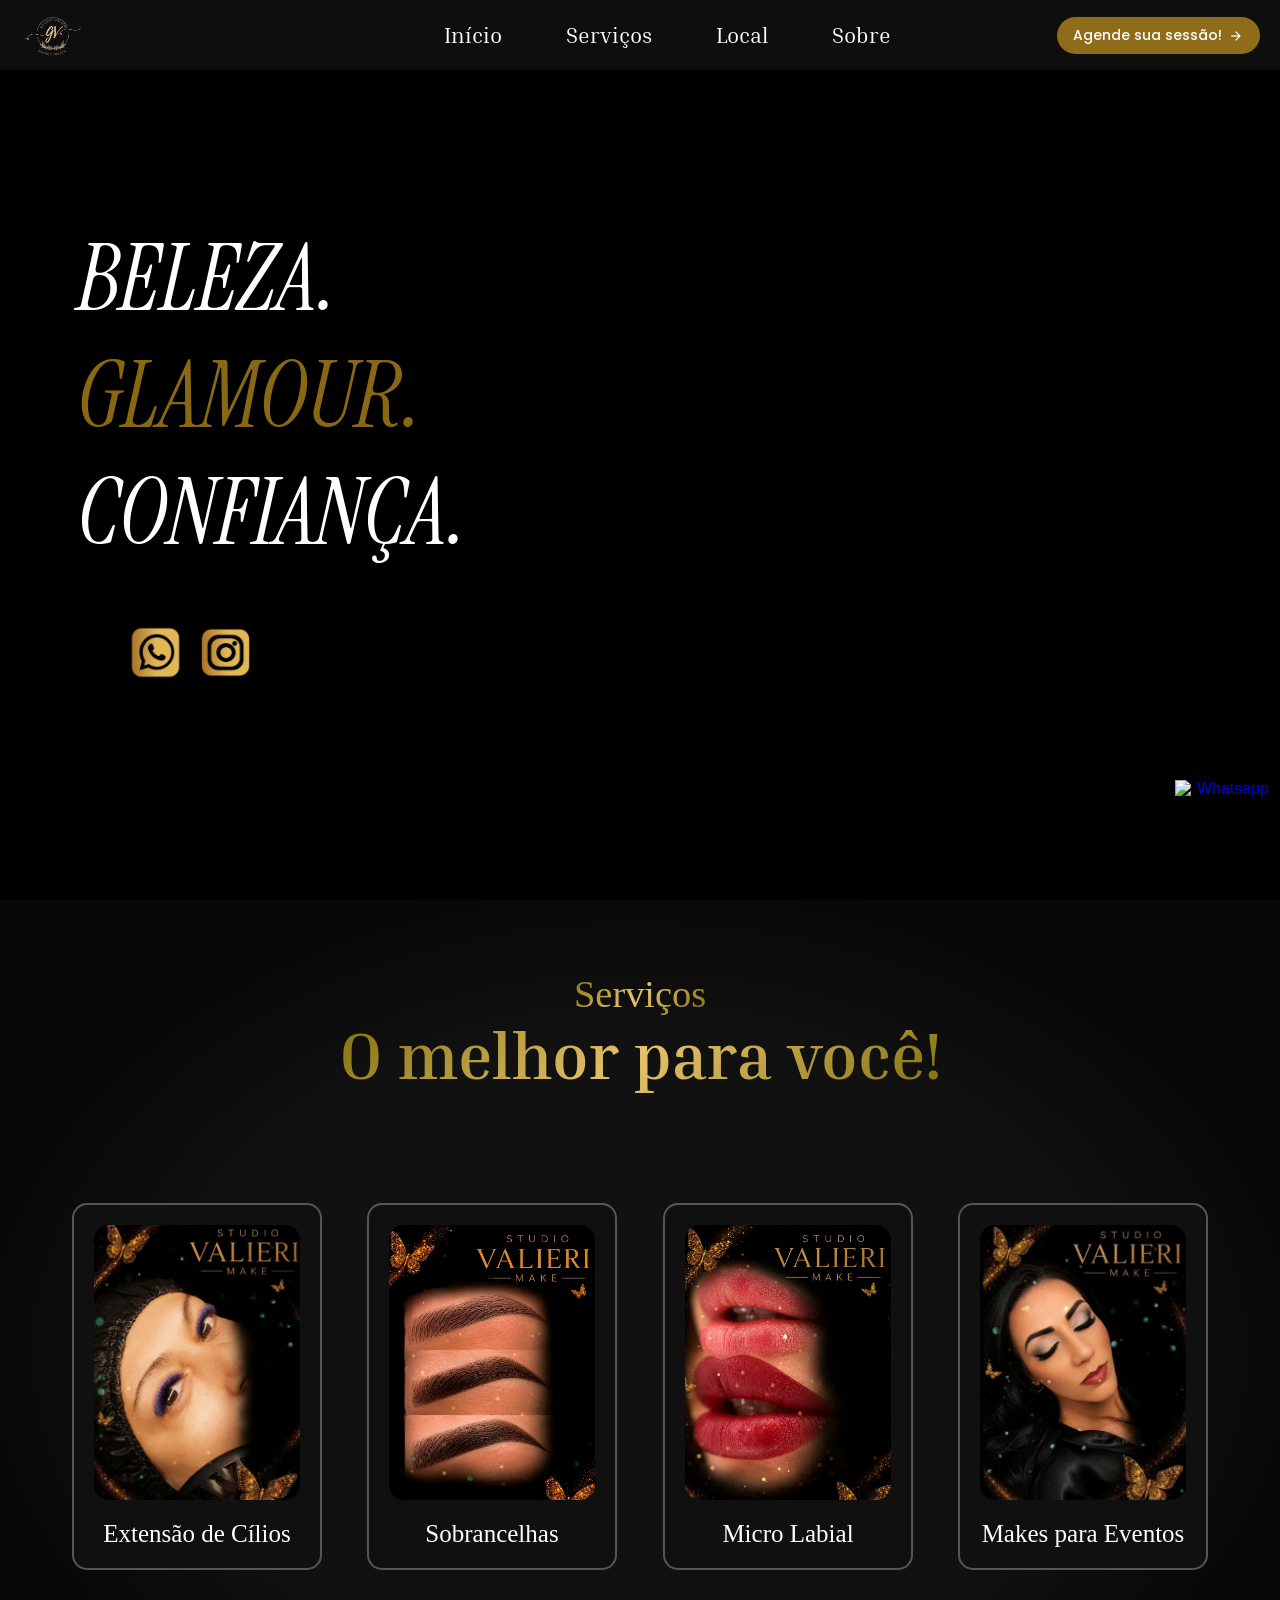
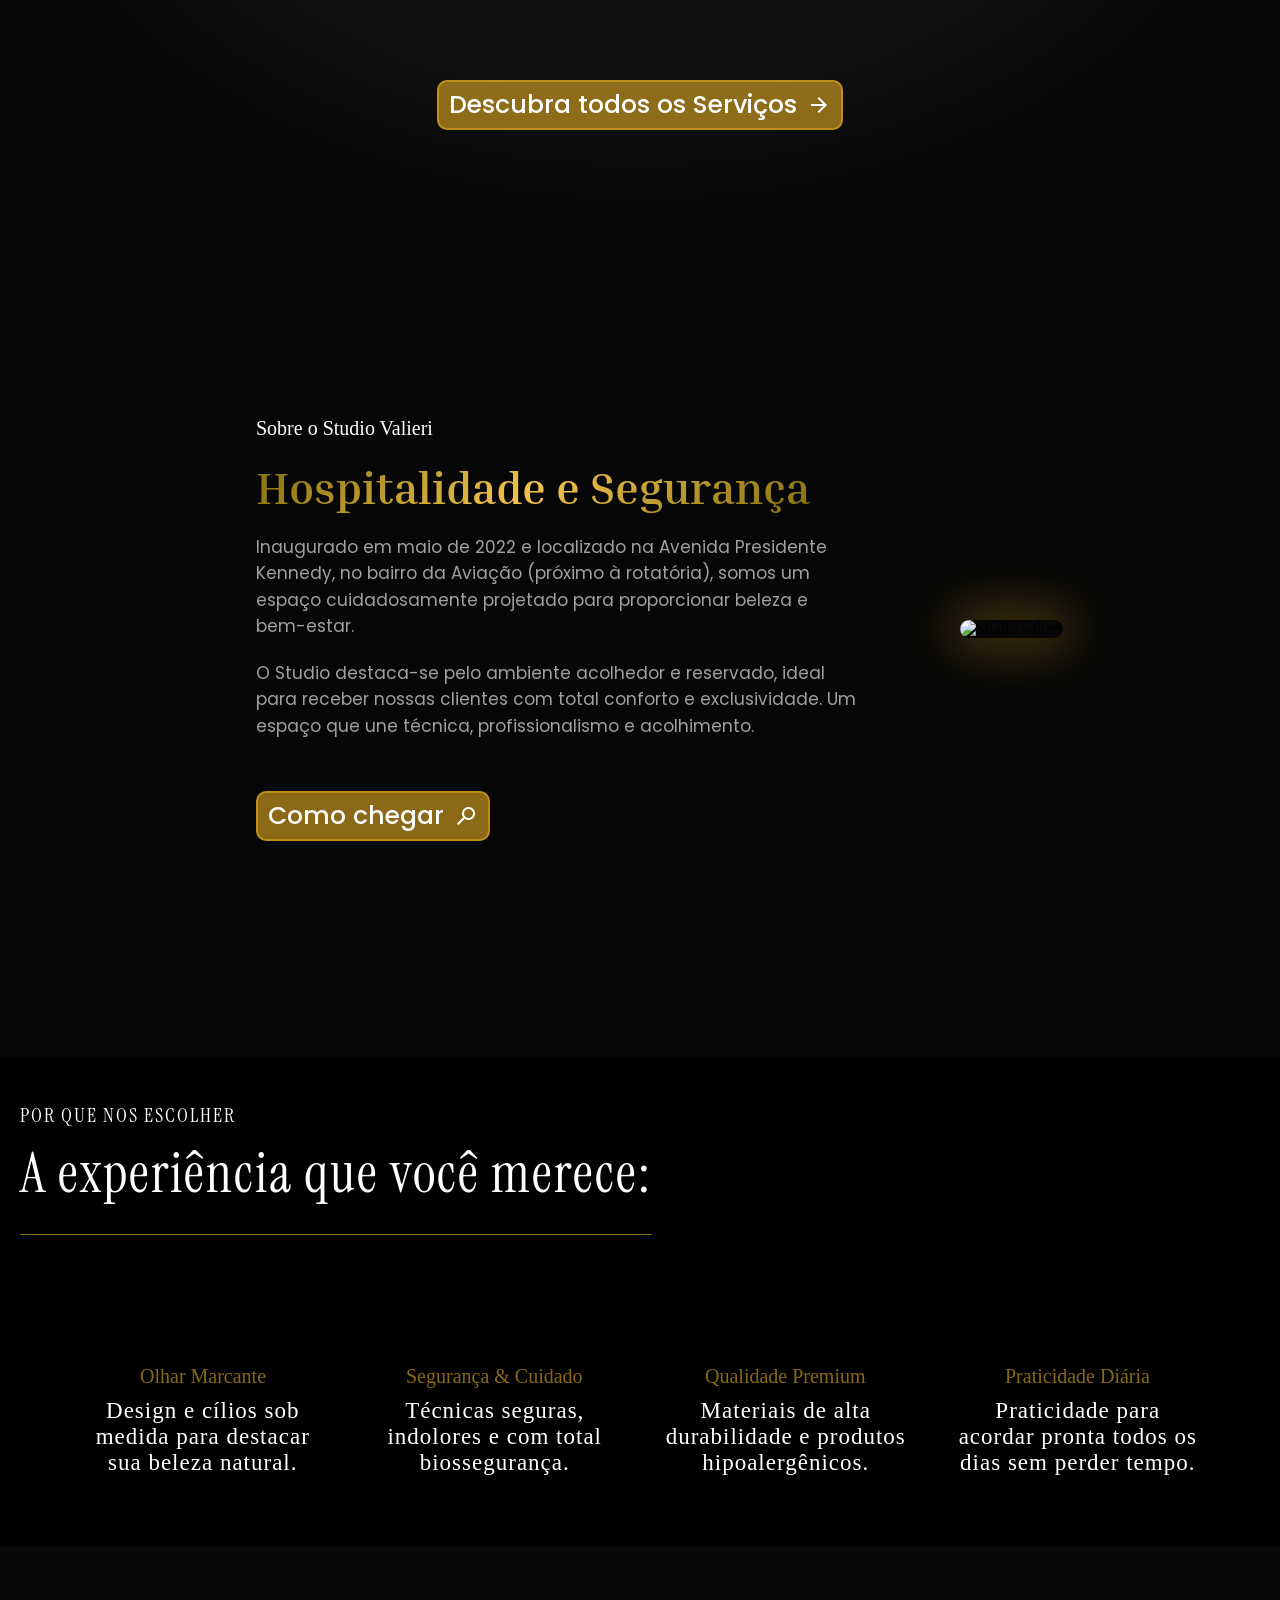
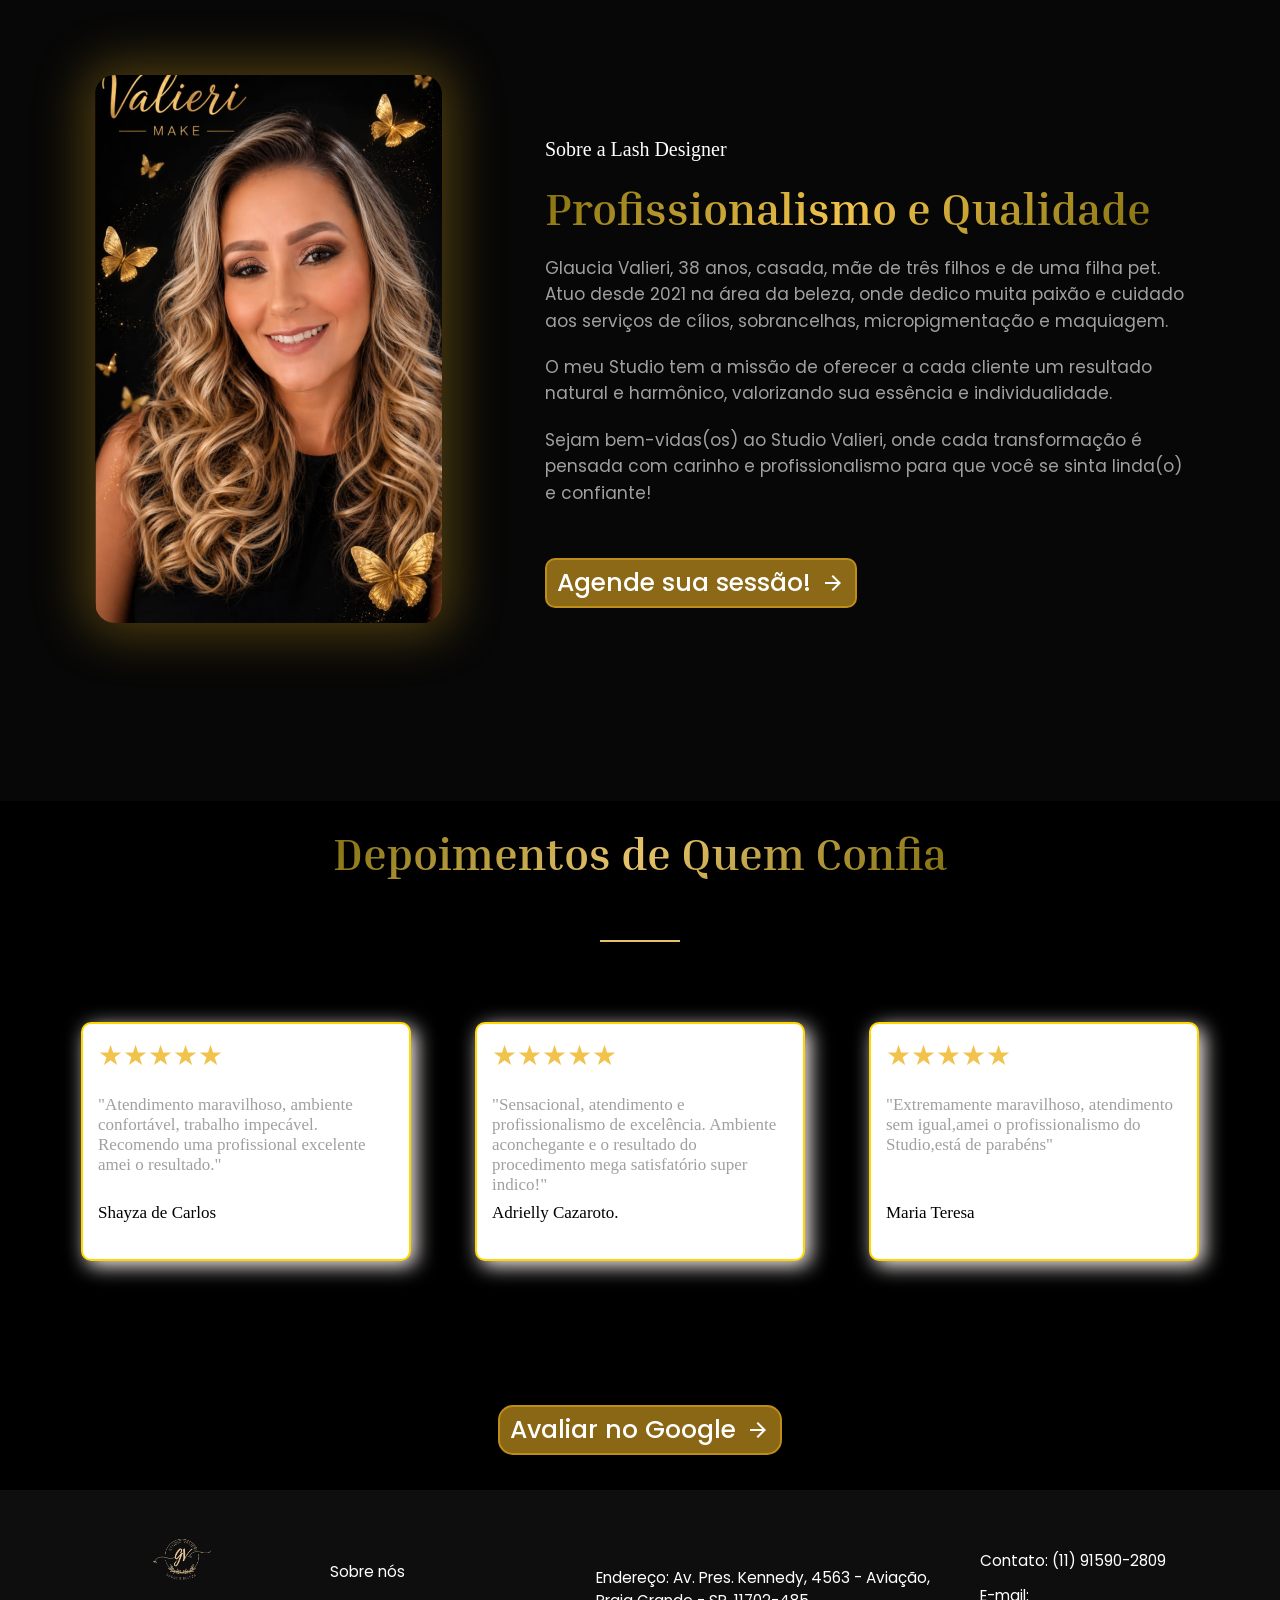
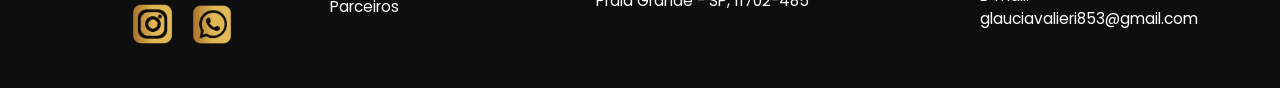
==== index.html @ 5f4480d3 "finalização da pagina de serviços" ====
<!DOCTYPE html>
<html lang="pt-BR">
  <head>
    <meta charset="UTF-8" />
    <link rel="preload" as="image" href="src/img/icone-wpp-botao-flutuante.png" fetchpriority="high">
    <meta name="viewport" content="width=device-width, initial-scale=1.0">
    <meta name="author" content="Pedro Valieri">
    <title>Studio Valieri | Extensão de Cílios, Sobrancelhas e Micropigmentação em Praia Grande</title>
    <meta name="description" content="Studio de beleza em Praia Grande (Aviação): extensão de cílios, design de sobrancelhas, micropigmentação labial e make para eventos. Agende pelo WhatsApp.">
    <meta property="og:title" content="Studio Valieri — Beleza, Glamour e Confiança">
    <meta property="og:description" content="Cílios, sobrancelhas, micropigmentação e make para eventos em Praia Grande. Agende sua sessão.">
    <meta property="og:image" content="https://valieridev.github.io/studio_valieri/src/img/icone_logo_studio.png">
    <link rel="shortcut icon" href="src/img/icone_logo_studio.png" type="image/x-icon"/>
    <link rel="preconnect" href="https://fonts.googleapis.com" />
    <link rel="preconnect" href="https://fonts.gstatic.com" crossorigin />
    <link href="https://fonts.googleapis.com/css2?family=Edu+NSW+ACT+Cursive:wght@400..700&family=Inria+Serif:ital,wght@0,300;0,400;0,700;1,300;1,400;1,700&family=Instrument+Serif:ital@0;1&family=Poppins:ital,wght@0,100;0,200;0,300;0,400;0,500;0,600;0,700;0,800;0,900;1,100;1,200;1,300;1,400;1,500;1,600;1,700;1,800;1,900&display=swap" rel="stylesheet"/>
    <link rel="stylesheet" href="https://fonts.googleapis.com/css2?family=Material+Symbols+Outlined:opsz,wght,FILL,GRAD@24,400,0,0" />
    <link rel="stylesheet" href="./src/css/style.css" />
    <link rel="stylesheet" href="./src/css/responsive.css">
    <link rel="stylesheet" href="./src/css/animations.css">
    <link rel="stylesheet" href="./src/css/reset.css">
    <script src="https://cdn.lordicon.com/lordicon.js" defer></script>
    <script src="./src/scripts/script.js" defer></script>
  </head>
  <body>
    <!--As sections estao em posicoes diferentes, a section 4 esta no lugar respectivo a section 2, a section 2 esta no lugar da section 3 e a section 3 no lugar da section 4, a 5 esta no mesmo lugar -->
    <header>
      <nav>
        <div class="container-logo">
          <a href="#section-1">
            <img
            src="./src/img/icone_logo_studio.png"
            alt="Logo do salão"
            id="logo-salao"/>
          </a> 
        </div>
        <button class="menu-toggle" aria-label="Abrir menu">
          <span class="bar"></span>
          <span class="bar"></span>
          <span class="bar"></span>
        </button>

        <ul class="nav-menu"> 
          <li><a href="index.html">Início</a></li>
          <li><a href="servicos.html">Serviços</a></li>
          <li><a href="#section-3">Local</a></li>
          <li><a href="#section-2">Sobre</a></li>
        </ul>

        <button id="agendar-btn" class="botoes">
          <a href="https://wa.me/5511915902809" target="_blank">Agende sua sessão!</a><span class="material-symbols-outlined">arrow_forward</span>
        </button>
      </nav>
    </header>

    <section id="section-1">
      <div class="container-titulos-e-botoes">
        <div class="content-titulos">
          <h2 class="animacao">BELEZA.</h2>
          <h2 id="subtitulo-glamour" class="animacao">GLAMOUR.</h2> 
          <h2 class="animacao">CONFIANÇA.</h2>
        </div>

        <div id="botoes-section1">
          <button class="button-section1">
            <a href="https://wa.me/5511915902809" target="_blank"></a
            ><img src="./src/img/logo_wpp.png" alt="Whatsapp" />
          </button>
          <button class="button-section1">
            <a
              href="https://www.instagram.com/studio_valierii?utm_source=ig_web_button_share_sheet&igsh=ZDNlZDc0MzIxNw=="
              target="_blank"
              ></a
            ><img src="./src/img/logo_insta.png" alt="Instagram" />
          </button>
        </div>
      </div>
      
    </section>
    
    <section id="section-4">
      <div id="titulos-section-4">
        <h2 id="servicos-section4" class="animacao">Serviços</h2>
        <h1 class="animacao">O melhor para você!</h1>
      </div>

      <div id="todos-os-servicos">
        <div class="cards-servicos" >
          <img src="./src/img/servicos/cilios.png" alt="Extensão de Cílios">
          <h2>Extensão de Cílios</h2>
        </div>

        <div class="cards-servicos">
          <img src="./src/img/servicos/sobrancelha.jpg" alt="Sobrancelhas">
          <h2>Sobrancelhas</h2>
        </div>

        <div class="cards-servicos">
          <img src="./src/img/servicos/microlabial.png" alt="Micro Labial">
          <h2>Micro Labial</h2>
        </div>

        <div class="cards-servicos">
          <img src="./src/img/servicos/makeeventos.png" alt="Makes para Eventos">
          <h2>Makes para Eventos</h2>
        </div>
      </div>
      <button id="confira-btn" class="botoes">
          <a href="servicos.html" target="_blank">Descubra todos os Serviços</a><span class="material-symbols-outlined">arrow_forward</span>
      </button>
    </section>

    
    
    <section id="section-3">
      
      <div id="content-imagem-section3">
        <img src="./src/img/img-section3.jpeg" alt="Studio valieri" />
      </div>
      <div class="sobre-o-espaco">
        <h3 class="animacao">Sobre o Studio Valieri</h3>
        <h2 id="titulo-maior-section3" class="animacao">Hospitalidade e Segurança</h2>
        
        <p class="animacao">
          Inaugurado em maio de 2022 e localizado na Avenida Presidente Kennedy, no bairro da Aviação (próximo à rotatória), somos um espaço cuidadosamente projetado para proporcionar beleza e bem-estar.
        </p>
        <p class="animacao">
          O Studio destaca-se pelo ambiente acolhedor e reservado, ideal para receber nossas clientes com total conforto e exclusividade. Um espaço que une técnica, profissionalismo e acolhimento.
        </p>
        
        <button id="como-chegar-btn" class="botoes">
          <a href="https://maps.app.goo.gl/ouPAQ7CJWfubwJqBA" target="_blank">Como chegar</a><span class="material-symbols-outlined"> search</span>
        </button>
      </div>
      
    </section>

    <section class="faixa">
  
      <div class="headerFaixa animacao">
        <h3 class="animacao">POR QUE NOS ESCOLHER</h3>
        <h1 class="animacao">A experiência que você merece:</h1>
      </div>

      <div class="containerFeatures">
        <!-- Item 1 -->
        <div class="features ">
          <lord-icon
            class="animacao"
            src="https://cdn.lordicon.com/dicvhxpz.json"
            trigger="loop"
            delay="2000"
            colors="primary:#ffffff,secondary:#e8e230"
            style="width:60px;height:60px"> 
          </lord-icon>
          <h3 class="animacao">Olhar Marcante</h3>
          <p class="animacao">Design e cílios sob medida para destacar sua beleza natural.</p>
        </div>

        <!-- Item 2 -->
        <div class="features ">
          <lord-icon
            class="animacao"
            src="https://cdn.lordicon.com/lvrxlmju.json"
            trigger="loop"
            delay="2000"
            colors="primary:#ffffff"
            style="width:60px;height:60px">
          </lord-icon>
          <h3 class="animacao">Segurança & Cuidado</h3>
          <p class="animacao">Técnicas seguras, indolores e com total biossegurança.</p>
        </div>

        <!-- Item 3 -->
        <div class="features ">
          <lord-icon
            class="animacao"
            src="https://cdn.lordicon.com/gjpeglhr.json"
            trigger="loop"
            delay="2000"
            colors="primary:#ffffff,secondary:#e8e230"
            style="width:60px;height:60px">
          </lord-icon>
          <h3 class="animacao">Qualidade Premium</h3>
          <p class="animacao">Materiais de alta durabilidade e produtos hipoalergênicos.</p>
        </div>

        <!-- Item 4 -->
        <div class="features ">
          <lord-icon
            class="animacao"
            src="https://cdn.lordicon.com/psyssele.json"
            trigger="loop"
            delay="2000"
            colors="primary:#ffffff,secondary:#e8e230"
            style="width:60px;height:60px"> 
          </lord-icon>
          <h3 class="animacao">Praticidade Diária</h3>
          <p class="animacao">Praticidade para acordar pronta todos os dias sem perder tempo.</p>
        </div>
      </div>
    </section>

    <section id="section-2">
      <div id="content-imagem-section2">
        <img src="./src/img/imagem-section2.png" alt="Lash Designer" />
      </div>
      
      <div class="sobre-lash-designer">
        <h3 class="animacao">Sobre a Lash Designer</h3>
        <h2 id="titulo-maior-section2" class="animacao">Profissionalismo e Qualidade</h2>
        
        <p class="animacao">
          Glaucia Valieri, 38 anos, casada, mãe de três filhos e de uma filha pet. Atuo desde 2021 na área da beleza, onde dedico muita paixão e cuidado aos serviços de cílios, sobrancelhas, micropigmentação e maquiagem.
        </p>
        <p class="animacao">
          O meu Studio tem a missão de oferecer a cada cliente um resultado natural e harmônico, valorizando sua essência e individualidade.
        </p>
        <p class="animacao">
          Sejam bem-vidas(os) ao Studio Valieri, onde cada transformação é pensada com carinho e profissionalismo para que você se sinta linda(o) e confiante!
        </p>
        
        <button id="agendar-btn" class="botoes">
          <a href="https://wa.me/5511915902809" target="_blank">Agende sua sessão!</a><span class="material-symbols-outlined">arrow_forward</span>
        </button>
      </div>
    </section>

    

      <button id="wpp-flutuante"><a href="https://wa.me/5511915902809" target="_blank"><img src="./src/img/icone-wpp-botao-flutuante.png" alt="Whatsapp"></a></button>

      <section id="section-5">
        <h2 id="titulo-desktop"  class="animacao">Depoimentos de Quem Confia</h2>
        <h2 id="titulo-mobile"  class="animacao">Depoimentos</h2>

        <hr class="animacao">

        <div class="container-depoimentos">
          <div class="cards-depoimentos" >
            <div class="stars">★★★★★</div>
            <p>"Atendimento maravilhoso, ambiente confortável, trabalho impecável. Recomendo uma profissional excelente amei o resultado."<p>
            <h4>Shayza de Carlos</h4>
            <span>CLIENTE DE CÍLIOS</span>
          </div>

          <div class="cards-depoimentos">
            <div class="stars">★★★★★</div>
            <p>"Sensacional, atendimento e profissionalismo de excelência. Ambiente aconchegante e o resultado do procedimento mega satisfatório super indico!"</p>
            <h4>Adrielly Cazaroto.</h4>
            <span>CLIENTE DE MICROPIGMENTAÇÃO</span>
          </div>

          <div class="cards-depoimentos">
            <div class="stars">★★★★★</div>
            <p>"Extremamente maravilhoso, atendimento sem igual,amei o profissionalismo do Studio,está de parabéns"</p>
            <h4>Maria Teresa</h4>
            <span>CLIENTE DE DESIGN DE SOBRANCELHAS</span>
          </div>
        </div>

        <button id="agendar-btn" class="botoes">
            <a href="https://search.google.com/local/writereview?placeid=ChIJgX8yBWsfzpQRRp3OH_SH3Dw"  target="_blank"
              >Avaliar no Google</a
            ><span class="material-symbols-outlined">arrow_forward</span>
        </button>
      </section>
      

    <footer>
      <div class="coluna-footer bloco-marcas">
        <img src="./src/img/icone_logo_studio.png" alt="Logo Studio Valieri" id="logo-footer">
      <div id="botoes-footer">
        <a href="https://www.instagram.com/studio_valierii?utm_source=ig_web_button_share_sheet&igsh=ZDNlZDc0MzIxNw==" target="_blank"><img src="./src/img/logo_insta.png" alt="Instagram"  ></a>
        <a href="https://wa.me/5511915902809" target="_blank"><img src="./src/img/logo_wpp.png" alt="Whatsapp" id="logo-wpp-footer"></a>
      </div>
      </div>

      <div class="coluna-footer">
        <a href="#section-2">Sobre nós</a>
        <p>Parceiros</p>
      </div>

      <div class="coluna-footer link-endereco">
        <a href="https://maps.app.goo.gl/ouPAQ7CJWfubwJqBA" target="_blank">
      Endereço: Av. Pres. Kennedy, 4563 - Aviação, Praia Grande - SP, 11702-485
        </a>
      </div>

      <div class="coluna-footer">
        <p>Contato: (11) 91590-2809</p>
        <p>E-mail: glauciavalieri853@gmail.com</p>
      </div>
    </footer>

    
  </body>
</html>
---- src/css/style.css ----
:root {
    --acent-color: #daa520a0;
}



#section-1, #section-2, #section-3 {
    scroll-margin-top: 10vh; 
}

header {
    width: 100%;
    height: 70px;              
    display: flex;
    align-items: stretch;      
    position: fixed;
    top: 0;
    left: 0;
    z-index: 9999;
}
 
nav {
    width: 100%;
    display: flex;
    align-items: center;
    background-color: rgb(14, 14, 14);
    height: 100%;
    padding: 0 20px;               
    box-sizing: border-box;        
}
 
ul {
    margin: auto;                     
    padding: 0;
    list-style: none;
    display: flex;
    justify-content: center;
    align-items: center;
    gap: 5vw;
    margin-left: 28vw;   
}
 
li {
    color: white;
    font-size: clamp(16px, 2vw, 22px);   
    font-family: "Inria Serif", serif;
    font-weight: 600;
    font-style: normal;
}
 
nav a {
    color: white;
    text-decoration: none;         /* adicionado */
}
 
.menu-toggle {
    display: none;
    flex-direction: column;
    justify-content: space-between;
    width: 30px;
    height: 21px;
    background: transparent;
    border: none;
    cursor: pointer;
    margin-right: 20px;
    z-index: 10000;
}
 
.menu-toggle .bar {
    width: 100%;
    height: 3px;
    background-color: white;
    border-radius: 2px;
    transition: all 0.3s ease;
}
 
header #agendar-btn {
    position: static;              
    align-self: center;
    margin: 0;
    height: auto;
    width: auto;
    transform: none;
    display: inline-flex;
    align-items: center;
    gap: 6px;
    flex-shrink: 0;
    padding: 8px 16px;             
    border: none;
    border-radius: 20px;
    background-color: var(--acent-color);
    cursor: pointer;
    white-space: nowrap;
    font-size: 14px;               
}
 
header #agendar-btn a {
    color: #fff;
    text-decoration: none;
    font-size: inherit;
    display: inline-flex;
    align-items: center;
}
 
header #agendar-btn .material-symbols-outlined {
    font-size: 16px;
    color: #fff;
    line-height: 1;
}
 
.container-logo {
    display: flex;
    align-items: center;           
    flex-shrink: 0;                
}
 
#logo-salao {
    height: 60px;                  
    width: auto;
    display: block;
}

/* --- Section 1 --- */

#section-1 {
    background-image: linear-gradient(rgba(0,0,0,0.4)), url(../img/imagem-estudio.jpeg);
    background-repeat: no-repeat;
    background-size: cover;
    background-position: center center;
    display: flex;
    justify-content: space-between;
    width: 100%;
    height: 100vh;
}

.container-titulos-e-botoes {
    display: flex;
    flex-direction: column;
    justify-content: center;
    flex: 1;
    gap: 6vh;
}

.content-titulos {
    margin: 0 0 0 6vw;
    color: white;
    font-size: clamp(40px, 7vw, 95px);
    display: flex;
    flex-direction: column;
    font-family: "Instrument Serif", serif;
    font-weight: 400;
    font-style: italic;
}

.content-titulos h2 {
    color: white;
    cursor: default;
}

#subtitulo-glamour {
    --acent-color: #fefefe; 
    color: #daa520a0;
}

#botoes-section1 {
    display: flex;
    flex-direction: row;
    justify-content: flex-start;
    gap: 15px;
    margin-left: 10vw;
}

.button-section1 {
    display: flex;
    align-items: center;
    justify-content: space-between; 
    background-color: transparent;
    border-radius: 10px;
    border: none;
    cursor: pointer;
}

.button-section1 a {
    text-decoration: none;
    color: rgb(255, 255, 255);
    font-family: "Inria Serif", serif;
    font-weight: 600;
    font-style: italic;
    flex-grow: 1;
    text-align: left;
}

.button-section1 img {
    max-width: 55px;
    max-height: 55px;
    object-fit: contain;
}



/* --- Section 2 --- */

#section-2 {
    display: flex;
    justify-content: center;
    align-items: center;
    gap: 8vw;
    background-color: rgb(7, 7, 7);
    width: 100%;
    min-height: 95vh;
    height: 95%;
    padding: 40px 20px;
}

#section-2 img {
    max-width: 30vw;
    max-height: 70vh;
    margin-bottom: 5vh;
    cursor: pointer;
    border-radius: 20px;
    box-shadow: 0px 0px 50px 10px rgba(218, 165, 32, 0.35);
}

.sobre-lash-designer {
    display: flex;
    flex-direction: column;
    align-items: flex-start;
    gap: 20px;    
}

.sobre-lash-designer h3 {
    color: white;
    font-size: clamp(15px,7vw,20px);
    font-family: "Edu NSW ACT Cursive", cursive;
    font-optical-sizing: auto; 
}

.sobre-lash-designer #titulo-maior-section2 {
    font-size: clamp(20px,7vw,45px);
    font-family: "Inria Serif", serif;
    font-weight: 600;
    background-image: linear-gradient(135deg, #82700e 0%, #f2c34c 50%, #82700e 100%);
    -webkit-background-clip: text;
    background-clip: text;
    color: transparent;
    -webkit-text-fill-color: transparent;
}

#section-2 p {
    max-width: 50vw;
    hyphens: auto; 
    line-height: 1.55;
    font-size: clamp(14px,3vw,17px);
    font-family: "Poppins", sans-serif;
    color: #a0a0a0;
}

#agendar-btn { 
    background-color: var(--acent-color);
    padding: 5px 10px 5px 10px;
    border-radius: 10px;
    max-width: 430px; 
    max-height: 50px;
    font-size: clamp(12px, 4.5vw, 25px);
    border: solid 2px var(--acent-color);
    cursor: pointer;
    text-align: center;
    margin-top: 5%;
    display: flex;
    flex-flow: row nowrap;
    justify-content: center;
    align-items: center;
    gap: 10px;
    white-space: nowrap;
}

#agendar-btn a {
    text-decoration: none;
    color: rgb(255, 255, 255);
    font-family: "Poppins", sans-serif;
    font-weight: 500;
}

/* --- Section 3 --- */

#section-3 {
    
    background-color: rgb(7, 7, 7);
    width: 100%;
    min-height: 95vh;
    height: 95%;
    padding: 40px 20px;
    display: flex;
    flex-direction: row-reverse;
    justify-content: center;
    align-items: center;
    gap: 8vw;
}

#section-3 img {
    max-width: 30vw;
    max-height: 70vh;
    cursor: pointer;
    border-radius: 20px;
    box-shadow: 0 0 50px 10px rgba(218, 165, 32, 0.35);
}

.sobre-o-espaco {
    display: flex;
    flex-direction: column;
    align-items: flex-start;
    justify-content: center;
    gap: 20px;    
    height: 100%;
}

.sobre-o-espaco h3 {
    color: white;
    font-size: clamp(15px,7vw,20px);
    font-family: "Edu NSW ACT Cursive", cursive;
    font-optical-sizing: auto;
    margin-left: 6%;
}

.sobre-o-espaco #titulo-maior-section3 {
    font-size: clamp(20px,7vw,45px);
    font-family: "Inria Serif", serif;
    font-weight: 600;
    background-image: linear-gradient(135deg, #82700e 0%, #f2c34c 50%, #82700e 100%);
    -webkit-background-clip: text;
    background-clip: text;
    color: transparent;
    -webkit-text-fill-color: transparent;
    margin-left: 6%;
}

#section-3 p {
    max-width: 50vw;
    hyphens: auto; 
    line-height: 1.55;
    font-size: clamp(14px,3vw,17px);
    font-family: "Poppins", sans-serif;
    color: #a0a0a0;
    margin-left: 6%;
}

#como-chegar-btn { 
    background-color: var(--acent-color);
    padding: 5px 10px 5px 10px;
    border-radius: 10px;
    max-width: 270px; 
    max-height: 50px;
    font-size: clamp(15px, 3vw, 25px);
    border: solid 2px var(--acent-color);
    cursor: pointer;
    text-align: center;
    margin-top: 5%;
    margin-left: 6%;
    display: flex;
    flex-flow: row nowrap;
    justify-content: center;
    align-items: center;
    gap: 10px;
}

#como-chegar-btn a {
    text-decoration: none;
    color: rgb(255, 255, 255);
    font-family: "Poppins", sans-serif;
    font-weight: 500;
    
}

/* --- Section 4 --- */

#section-4 {
    background: radial-gradient(rgb(17, 17, 17) 0% 50%, rgb(7, 7, 7) 75% 100%);
    width: 100%;
    min-height: 95vh;
    height: 95%;
    display: flex;
    flex-direction: column;
    justify-content: center;
    align-items: center;
    gap: 10vh;
    padding-top: 8vh;      
    padding-bottom: 8vh;    
}

#titulos-section-4 {
    display: flex;
    flex-direction: column;
    align-items: center;
    justify-content: center;
}

#titulos-section-4 h2 {
    font-size: clamp(25px,3vw,45px);
    background-image: linear-gradient(135deg, #82700e 0%, #e6c36b 50%, #82700e 100%);
    -webkit-background-clip: text;
    background-clip: text;
    color: transparent;
    -webkit-text-fill-color: transparent;
    font-family: "Edu NSW ACT Cursive", cursive;
    font-optical-sizing: auto;
}

#titulos-section-4 h1 {
    font-size: clamp(30px,7vw,65px);
    font-family: "Inria Serif", serif;
    font-weight: 600;
    background-image: linear-gradient(135deg, #82700e 0%, #e6c36b 50%, #82700e 100%);
    -webkit-background-clip: text;
    background-clip: text;
    color: transparent;
    -webkit-text-fill-color: transparent;
}


#todos-os-servicos {
    display: grid;
    grid-template-columns: repeat(auto-fit, minmax(220px, 1fr)); 
    gap: 30px; 
    width: 90%; 
    max-width: 1200px;
    margin: 0 auto; 
    padding: 20px 0;
}

#todos-os-servicos div {
    width: 100%;
    max-width: 250px; 
    margin: 0 auto; 
    min-height: 360px; 
    background-color: rgb(16, 16, 16);
    display: flex;
    flex-direction: column;
    align-items: center;
    border-radius: 15px;
    border: 2px rgba(255, 255, 255, 0.296) solid;
    gap: 20px;
    padding: 20px;
}

#todos-os-servicos div img {
    width: 100%;
    max-width: 220px; 
    height: auto; 
    aspect-ratio: 3 / 4; 
    object-fit: cover; 
    border-radius: 15px;
}

#todos-os-servicos div h2 {
    color: #fefefe;
    font-size: clamp(18px, 3vw, 25px);
}

#confira-btn { 
    background-color: var(--acent-color);
    padding: 5px 10px 5px 10px;
    border-radius: 10px;
    max-width: 430px; 
    max-height: 50px;
    font-size: clamp(15px, 3vw, 25px);
    border: solid 2px var(--acent-color);
    cursor: pointer;
    text-align: center;
    display: flex;
    flex-flow: row nowrap;
    justify-content: center;
    align-items: center;
    gap: 10px;
}

#confira-btn a {
    text-decoration: none;
    color: rgb(255, 255, 255);
    font-family: "Poppins", sans-serif;
    font-weight: 500;
}

/* --- WhatsApp Flutuante --- */

#wpp-flutuante {
    background: transparent;
    border: 0;
    width: 100px; 
    height: 100px;
    position: fixed;
    bottom: 20px;
    right: 5px;
    z-index: 9999; 
    padding: 0;
    cursor: pointer;
}

#wpp-flutuante a {
    display: flex;
    width: 100%;
    height: 100%;
    justify-content: center;
    align-items: center;
}

#wpp-flutuante img {
    width: 100%;
    height: 100%;
    object-fit: contain; 
}
/* --- Section 5 --- */
#section-5{
    width: 100%;
    display: flex;
    flex-direction: column;
    justify-content: center;
    align-items: center;
    gap: 40px;
    margin-top: 2%
}
#titulo-mobile {
    display: none; 
}
#section-5 #titulo-desktop{
    
    font-size: clamp(25px,7vw,45px);
    font-family: "Inria Serif", serif;
    font-weight: 600;
    background-image: linear-gradient(135deg, #82700e 0%, #e6c36b 50%, #82700e 100%);
    -webkit-background-clip: text;
    background-clip: text;
    color: transparent;
    -webkit-text-fill-color: transparent;
    text-align: center;
    
}
hr{
    border: none;               
    height: 2px;                
    background-color: #e6c36b;  
    width: 80px;                
    margin: 20px auto;
}
#section-5 span:first-child{
    
    color: #a0a0a0;
}
#section-5 p{
    
    color: #a0a0a0;
    font-size: clamp(12px, 7vw, 17px);
    
}
#section-5 h4{
    margin-top: auto;
    padding-bottom: 2px;
    font-size: clamp(12px, 7vw, 17px);
}
.stars{
    color: #f2c34c;
    padding-bottom: 15px;
    font-size: clamp(15px, 7vw, 28px);
}

.container-depoimentos{
    display: grid;
    grid-template-columns: repeat(auto-fit, minmax(220px, 1fr)); 
    gap: 30px; 
    width: 90%; 
    max-width: 1200px;
    margin: 0 auto; 
    padding: 20px 0;
    margin-bottom: 20px;
}
.cards-depoimentos{
    width: 100%;
    max-width: 330px; 
    margin: 0 auto; 
    min-height: 160px; 
    background-color: rgb(255, 255, 255);
    display: flex;
    flex-direction: column;
    border: 2px solid gold;
    border-radius: 10px;
    padding: 15px;
    gap: 8px;
    box-shadow: 5px 5px 20px rgba(255, 245, 245, 0.999);
}

#section-5 .botoes{
    border-radius: 15px;
    font-size: clamp(18px,3vw,25px);
    margin-bottom: 35px;
}
/* --- Footer --- */

footer {
    width: 100%;
    height: 22vh; 
    min-height: 160px; 
    background-color: rgb(14, 14, 14);
    padding: 0 5%; 
    display: flex;
    justify-content: space-between;
    align-items: center; 
    gap: 30px;
    box-sizing: border-box;
}

.coluna-footer {
    display: flex;
    flex-direction: column;
    gap: 12px;
    flex: 1;
    min-width: 180px;
}

.bloco-marcas {
    align-items: center;
}

footer #logo-footer {
    width: 70px;
    max-height: 70px;
}

#botoes-footer {
    display: flex;
    gap: 15px;
    align-items: center;
}

#botoes-footer img {
    max-width: 45px;
    max-height: 45px;
    object-fit: contain;
}

#botoes-footer #logo-wpp-footer {
    max-width: 44px;
    max-height: 44px;
    object-fit: contain;
}

.link-endereco {
    flex: 1.5; 
}

footer p, footer a {
    font-size: clamp(13px, 1.2vw, 16px);
    color: #ffffff;
    line-height: 1.5;
    font-family: "Poppins", sans-serif;
}

/* --- Elementos Gerais --- */

span {
    font-size: 10px;
    color: white;
}



/*  Section Faixa*/


.faixa{
    display: flex;
    flex-direction: column;
    padding: 20px 20px;
    gap: 20px;
}
.headerFaixa{
    display: flex;
    width: max-content;
    flex-direction: column;
    margin-bottom: 30px;
    gap: 10px;
    padding: 25px 0px;
    border-bottom: #82700e 1px solid;

}
.headerFaixa h1{
    width: max-content;
    font-family: "Instrument Serif", serif;
    font-size: clamp(25px,9vw,55px);
    font-weight: 500;
    letter-spacing: 2px;
    color: #ffffff;
}
.headerFaixa h3{
    text-align: start;
    font-family: "Instrument Serif", serif;
    font-size: clamp(13px,7vw,20px);
    font-weight: 500;
    letter-spacing: 2px;
    color: #ffffff;
}

.containerFeatures{
    display: grid;
    grid-template-columns: repeat(auto-fit, minmax(150px, 1fr)); 
    gap: 50px; 
    width: 90%; 
    max-width: 1200px;
    margin: 0 auto; 
    padding: 20px 0px 50px 0px;
}

.features{
    display: flex;
    flex-direction: column;
    align-items: center;
    transition: 0.7s ease-in-out all;
}
.features p{
    color: white;
    font-size: clamp(16px, 7vw, 23px);
    text-align: center;
    letter-spacing: 1px;
}
.features h3{
    color: var(--acent-color);
    font-size: clamp(16px, 7vw, 20px);
    text-align: center;
    margin-bottom: 10px;
}
---- src/css/responsive.css ----
@media (max-width: 620px) {
    header #agendar-btn{
        display: none;
    }
    nav {
        display: flex;
        justify-content: space-between;
        align-items: center;
        width: 100%;
        padding: 0 20px; 
        box-sizing: border-box;
    }
    #logo-salao {
    min-width: 5vw;
    max-height: 12vh;
    position: relative;
    left: 2vw;
    }

    /* Exibe o botão hambúrguer no mobile */
    .menu-toggle {
        display: flex;
        flex-direction: column;
        justify-content: space-between;
        width: 30px;
        height: 21px;
        background: transparent;
        border: none;
        cursor: pointer;
        z-index: 10000; 
    }

    .menu-toggle .bar {
        width: 100%;
        height: 3px;
        background-color: white;
        border-radius: 2px;
        transition: all 0.3s ease;
    }

    .nav-menu {
        display: flex;
        flex-direction: column;
        align-items: flex-start; 
        justify-content: flex-start;
        gap: 25px;
        position: fixed;
        top: 10vh; 
        right: -60%; 
        width: 42%;
        min-height: 25vh; 
        background-color: rgba(14, 14, 14, 0.98); 
        box-shadow: -5px 0 15px rgba(0, 0, 0, 0.5); 
        margin: 0; 
        padding: 20px 20px; 
        box-sizing: border-box;
        transition: all 0.4s ease-in-out;
        z-index: 9999;
        border-radius: 10px;
    }

    
   
    .nav-menu li {
        font-size: clamp(15px,2vw,18px); 
    }

   
    .nav-menu.active {
        right: 0;
    }

    .menu-toggle.active .bar:nth-child(1) {
        transform: translateY(9px) rotate(45deg);
        background-color: var(--acent-color);
    }
    
    .menu-toggle.active .bar:nth-child(2) {
        opacity: 0;
    }
    
    .menu-toggle.active .bar:nth-child(3) {
        transform: translateY(-9px) rotate(-45deg);
        background-color: var(--acent-color);
    }

    
    nav a::after {
        display: none !important;
    }

    #section-2, #section-3, #section-4 {
        background-color: transparent; 
        padding: 20px 10px;
    }
    .sobre-lash-designer #titulo-maior-section2,
    .sobre-o-espaco #titulo-maior-section3,
    #section-2 p, 
    #section-3 p{
        background-color: rgb(10, 10, 10); 
        padding: 10px 20px;
        margin: 0;
        margin-bottom: -25px;
        width: 100%;
        max-width: 95vw;
        box-sizing: border-box;
    }
    #titulo-maior-section2,
    #titulo-maior-section3{
        border-top-left-radius: 10px;
        border-top-right-radius: 10px;
    }
    #section-2 p:last-of-type, #section-3 p:last-of-type {
        padding-bottom: 30px;
        border-bottom-left-radius: 10px;
        border-bottom-right-radius: 10px;
        margin-bottom: 0; 
    }
    #section-1{
        background-repeat: no-repeat;
        background-size: cover;
        background-position: right bottom;
    }
    #section-1 button img{
        max-width: 45px;
        max-height: 45px;
    }
    
    #section-1 #logo-wpp{
        max-width: 45px;
        max-height: 46px;
    }
    #section-1 .content-titulos{
        font-size: 55px;
    }
    #section-2 {
        display: flex;
        flex-direction: column; 
        gap: 20px;
        justify-content: center;
        align-items: center;
        text-align: left;
    }

    
    .sobre-lash-designer {
        display: contents; 
    }

    /* 1º Lugar: O h3 */
    .sobre-lash-designer h3 {
        order: 1;
        margin-left: 0;
    }

    /* 2º Lugar: A imagem */
    #content-imagem-section2 {
        order: 2;
    }
    #section-2 img {
        max-width: 60vw; 
        max-height: 40vh;
        border-radius: 8px;
        margin-bottom: 10px;
    }

    /* 3º Lugar: O h2 (Título maior) */
    .sobre-lash-designer #titulo-maior-section2 {
        order: 3;
        margin-left: 5px;
        text-align: center;
    }

    /* 4º Lugar: Os parágrafos */
    #section-2 p {
        order: 4;
        max-width: 90vw; 
        margin-left: 0;
    }

    /* 5º Lugar: O botão */
    #agendar-btn {
        order: 5;
        margin-left: 0; 
        margin-top: 15px;
        height: 40px;
        max-width: 270px;
        font-size: clamp(15px, 3vw, 20px);
        display: flex;
        flex-direction: row;
        align-items: center;
        justify-content: center;
        gap: 5px;
    }
    

    #section-3 {
        display: flex;
        flex-direction: column; 
        gap: 20px;
        justify-content: center;
        align-items: center;
        text-align: left;
    }

    
    .sobre-o-espaco {
        display: contents; 
    }

    /* 1º Lugar: O h3 */
    .sobre-o-espaco h3 {
        order: 1;
        margin-left: 0;
    }

    /* 2º Lugar: A imagem */
    #content-imagem-section3 {
        order: 2;
    }
    #section-3 img {
        max-width: 60vw; 
        max-height: 40vh;
        border-radius: 8px;
        margin-bottom: 10px;
    }

    /* 3º Lugar: O h2 (Título maior) */
    .sobre-o-espaco #titulo-maior-section3 {
        order: 3;
        margin-left: 0;
        text-align: center;
    }

    /* 4º Lugar: Os parágrafos */
    #section-3 p {
        order: 4;
        max-width: 90vw; 
        margin-left: 0;
    }

    /* 5º Lugar: O botão */
    #como-chegar-btn {
        order: 5;
        margin-left: 0; 
        margin-top: 15px;
        height: 40px;
        max-width: 200px;
        font-size: clamp(15px, 4vw, 20px);
        display: flex;
        flex-direction: row;
        align-items: center;
        justify-content: center;
        gap: 5px;
    }#confira-btn {
        margin-left: 0; 
        margin-top: 15px;
        height: 40px;
        font-size: clamp(18px, 3vw, 20px);
        display: flex;
        flex-direction: row;
        align-items: center;
        justify-content: center;
        gap: 5px;
    }

    /* ... resto do media query ... */

    #section-4{
        gap: 5vh;
    }
    #todos-os-servicos div h2{
        font-size: clamp(12px, 4vw, 20px);
        font-weight: 500;
        
    }
    #todos-os-servicos div{
        max-width: 210px;
        min-height: 260px; 
    }
    #todos-os-servicos{
        grid-template-columns: repeat(auto-fit, minmax(160px, 1fr)); 
    }
    
    nav {
        padding: 0 10px;
        width: 100%;
        box-sizing: border-box;
        justify-content: space-between;
    }

    
    ul {
        margin: 0;
        gap: 20px; 
        flex-wrap: wrap; 
        justify-content: flex-end;
        padding-right: 5px;
    }

    
    li {
        font-size: 14px; 
    }
    
    nav a {
        padding: 2px 4px;
    }
    nav img {
        width: 60px;
        height: 50px;
    }

    
    #wpp-flutuante {
        position: fixed;
        width: 70px;
        height: 70px;
        right: 15px ; 
        bottom: 15px;
        z-index: 99999;
    }
    footer {
        flex-direction: column;
        align-items: center;
        text-align: center;
        gap: 35px;
        padding: 40px 20px;
        height: auto; 
    }
    .coluna-footer {
        width: 100%;
        align-items: center;
    }
    .link-endereco {
        flex: none;
    }
    button{
        height: 40px;
        font-size: clamp(15px, 3vw, 20px);
    }
    #section-3 img,
    #section-2 img{
        box-shadow: 0 0 20px 5px rgba(218, 165, 32, 0.35);
    }
    #section-3 img:hover, 
    #section-2 img:hover{
        box-shadow: 0 0 25px 5px rgba(218, 165, 32, 0.35);
    }
    hr{
        width: 50px;
        margin: 10px auto;
    }
    #titulo-desktop {
        display: none; 
    }
    #titulo-mobile {
        display: block; 
        font-size: 30px;
        font-family: "Inria Serif", serif;
        font-weight: 600;
        background-image: linear-gradient(135deg, #82700e 0%, #e6c36b 50%, #82700e 100%);
        -webkit-background-clip: text;
        background-clip: text;
        color: transparent;
        -webkit-text-fill-color: transparent;
        text-align: center;
    }
    .cards-depoimentos{
        max-width: 75vw;
        min-height: 25vh;
    }

    /* faixa entre sessoes*/

    .headerFaixa h1{
        font-size: 7vw;
    }
    .headerFaixa h3{
        font-size: 5vw;
    }

    .features p{
        font-size: 3.5vw;
    }
}

/*ajuste de botao para menu*/
@media (max-width: 1085px){
    header #agendar-btn{
        display: none;
    }
    nav {
        display: flex;
        justify-content: space-between;
        align-items: center;
        width: 100%;
        padding: 0 20px; 
        box-sizing: border-box;
    }
    #logo-salao {
    min-width: 5vw;
    max-height: 12vh;
    position: relative;
    left: 2vw;
    }

    /* Exibe o botão hambúrguer no mobile */
    .menu-toggle {
        display: flex;
        flex-direction: column;
        justify-content: space-between;
        width: 30px;
        height: 21px;
        background: transparent;
        border: none;
        cursor: pointer;
        z-index: 10000; 
    }

    .menu-toggle .bar {
        width: 100%;
        height: 3px;
        background-color: white;
        border-radius: 2px;
        transition: all 0.3s ease;
    }

    .nav-menu {
        display: flex;
        flex-direction: column;
        align-items: flex-start; 
        justify-content: flex-start;
        gap: 25px;
        position: fixed;
        top: 10vh; 
        right: -60%; 
        width: 42%;
        min-height: 25vh; 
        background-color: rgba(14, 14, 14, 0.98); 
        box-shadow: -5px 0 15px rgba(0, 0, 0, 0.5); 
        margin: 0; 
        padding: 20px 20px; 
        box-sizing: border-box;
        transition: all 0.4s ease-in-out;
        z-index: 9999;
        border-radius: 10px;
    }

    
   
    .nav-menu li {
        font-size: clamp(15px,2vw,18px); 
    }

   
    .nav-menu.active {
        right: 0;
    }

    .menu-toggle.active .bar:nth-child(1) {
        transform: translateY(9px) rotate(45deg);
        background-color: var(--acent-color);
    }
    
    .menu-toggle.active .bar:nth-child(2) {
        opacity: 0;
    }
    
    .menu-toggle.active .bar:nth-child(3) {
        transform: translateY(-9px) rotate(-45deg);
        background-color: var(--acent-color);
    }

    
    nav a::after {
        display: none !important;
    }
}
/*pagina servicos*/

@media (max-width: 900px){
    .itensServicos{
        flex: 0 1 calc((100% - 2*24px) / 3); /* 3 por linha */
    }
    .containerFotos{grid-template-columns:repeat(2,1fr)}
    .fotos{
        height: 200px;
    }

}

@media (max-width: 520px){
    
    
    

    /* containers iniciais da sessao serviços*/
    .containerIntroService{
        padding: 10px 10px;
    }
    .containerIntroService h2{
        font-size: 22px;
    }
    .containerIntroService h1{
        font-size: 25px;
        
    }
    .containerIntroService p{
        font-size: 14px;
        width: 100%;
    }
    .containerIntroService h3{
        font-size: 14px;
        text-align: center;
        width: 100%;
    }

    /* -- itens do meio da sessao serviços-- */

    .itensServicos{
        flex: 0 1 calc((100% - 1*24px) / 2);
        transform: translateY(30px); /* vertical em vez de horizontal */
    }

    /* -- fim da sessao --*/


    .containerFimService{
        padding: 10px 10px;
    }
    .containerFimService h2{
        font-size: 22px;
    }
    
    .containerFimService p{
        font-size: 14px;
        width: 100%;
    }
    
}
---- src/css/animations.css ----
/* --- classe animação foi adicionada e colocada nos textos e titulos --- */

.animacao {
  opacity: 0;
  transform: translateX(-50px); 
  transition: opacity 0.8s ease-out, transform 0.8s ease-out;
  will-change: opacity, transform; 
}
.animacao.appear {
  opacity: 1;
  transform: translateX(0); 
}

/* --- section de serviços --- */

.cards-servicos {
  opacity: 0;
  transform: translateX(-50px); 
  transition: opacity 0.6s ease-out, transform 0.6s ease-out;
  will-change: opacity, transform; 
}
.cards-servicos.appear {
  opacity: 1;
  transform: translateX(0); 
}
.cards-servicos:nth-child(1) { transition-delay: 0s; }

.cards-servicos:nth-child(2) { transition-delay: 0.2s; }

.cards-servicos:nth-child(3) { transition-delay: 0.4s; }

.cards-servicos:nth-child(4) { transition-delay: 0.6s; }

/* --- animação dos botoes --- */
.botoes {
  opacity: 0;
  transform: translateX(-50px); 
  transition: opacity 0.8s ease-out, transform 0.8s ease-out;
  will-change: opacity, transform; 
}
.botoes.appear {
  opacity: 1;
  transform: translateX(0); 
}

/* --- Links do Menu (Header) --- */
nav a::after {
    transition: width ease-in-out 0.7s;
}

nav a:hover::after {
    width: 100%;
}

/* --- Títulos da Section 1 (Efeitos de Texto) --- */
.content-titulos h2 {
    transition: all 0.5s ease-in-out;
}

.content-titulos h2:not(#subtitulo-glamour):hover {
    color: var(--acent-color);
    text-shadow: 0px 0px 100px rgb(0, 0, 0);
    transform: translateX(20px);
}

#subtitulo-glamour:hover {
    color: #fefefe;
    text-shadow: 0px 0px 100px rgb(0, 0, 0);
    transform: translateX(20px);
}

/* --- Botões da Section 1 --- */
.button-section1 img {
    transition: transform 0.2s ease;
}

.button-section1 img:hover {
    transform: scale(1.1);
}

/* --- Imagens das Sections 2, 3 e 4 (Efeito de Elevação e Borda) --- */
#section-2 img, 
#section-3 img
{
    transition: ease-in-out 0.8s ;
}

#section-2 img:hover, 
#section-3 img:hover
{
    box-shadow: 0 0 65px 15px rgba(218, 165, 32, 0.5);
}

.cards-servicos:hover {
    box-shadow: 0 0 25px 5px rgba(218, 165, 32, 0.5);
    transition-delay: 0s;
}
.cards-servicos{
    transition-property: box-shadow;
    transition-duration: 1s;
    transition-timing-function: ease;
    transition-delay: 0.8s;
}

/* --- Botão Agendar (Section 2) --- */
#agendar-btn {
    transition: ease-in-out 0.3s;
}

#agendar-btn:hover {
    background-color: black;
    color: var(--acent-color);
}

/* --- Botão Como Chegar (Section 3) --- */
#como-chegar-btn {
    transition: ease-in-out 0.3s;
}

#como-chegar-btn:hover {
    background-color: black;
    color: var(--acent-color);
}

/* --- Botão Confira (Section 4) --- */
#confira-btn {
    transition: ease-in-out 0.3s;
}

#confira-btn:hover {
    background-color: black;
    color: var(--acent-color);
}

/* --- Elementos do Rodapé (Footer) --- */
#botoes-footer img, 
#botoes-footer #logo-wpp-footer {
    transition: transform 0.2s ease;
}

#botoes-footer img:hover {
    transform: scale(1.1);
}

footer a {
    transition: color 0.3s ease; /* Adicionado para suavizar a troca de cor do link */
}

footer a:hover {
    color: #b3881a;
}
/*-- cards de depoimentos --*/

.cards-depoimentos {
  opacity: 0;
  transform: translateX(-50px); 
  transition: opacity 0.8s ease-out, transform 0.8s ease-out;
  will-change: opacity, transform; 
}
.cards-depoimentos.appear {
  opacity: 1;
  transform: translateX(0); 
}

.cards-depoimentos:nth-child(1) { transition-delay: 0s; }


.cards-depoimentos:nth-child(2) { transition-delay: 0.2s; }


.cards-depoimentos:nth-child(3) { transition-delay: 0.4s; }

.botoes span{
    animation-play-state: paused;
    transition: all 0.8s ease;
}
.botoes:hover span{
    animation: flutuacao 0.8s infinite alternate;
    animation-play-state: running; 
}
#como-chegar-btn span{
    animation-play-state: paused;
    transition: all 0.8s ease;
    transform: rotate(90deg);
}
#como-chegar-btn:hover span{
    animation: lupa 0.8s infinite alternate;
    animation-play-state: running;
}
@keyframes flutuacao{
    from{
        transform: translateY(0px);
        
    }to{
        transform: translateY(-3px);
        
    }
}
@keyframes lupa{
    from{
        transform: rotate(90deg);
        
    }to{
        transform: rotate(110deg);
        
    }
}



/* section faixa*/

.features:hover{
    scale: 1.1;
}

#wpp-flutuante{
    transition: all ease-in-out 0.5s;
}
#wpp-flutuante:hover{
    scale: 1.1;
}
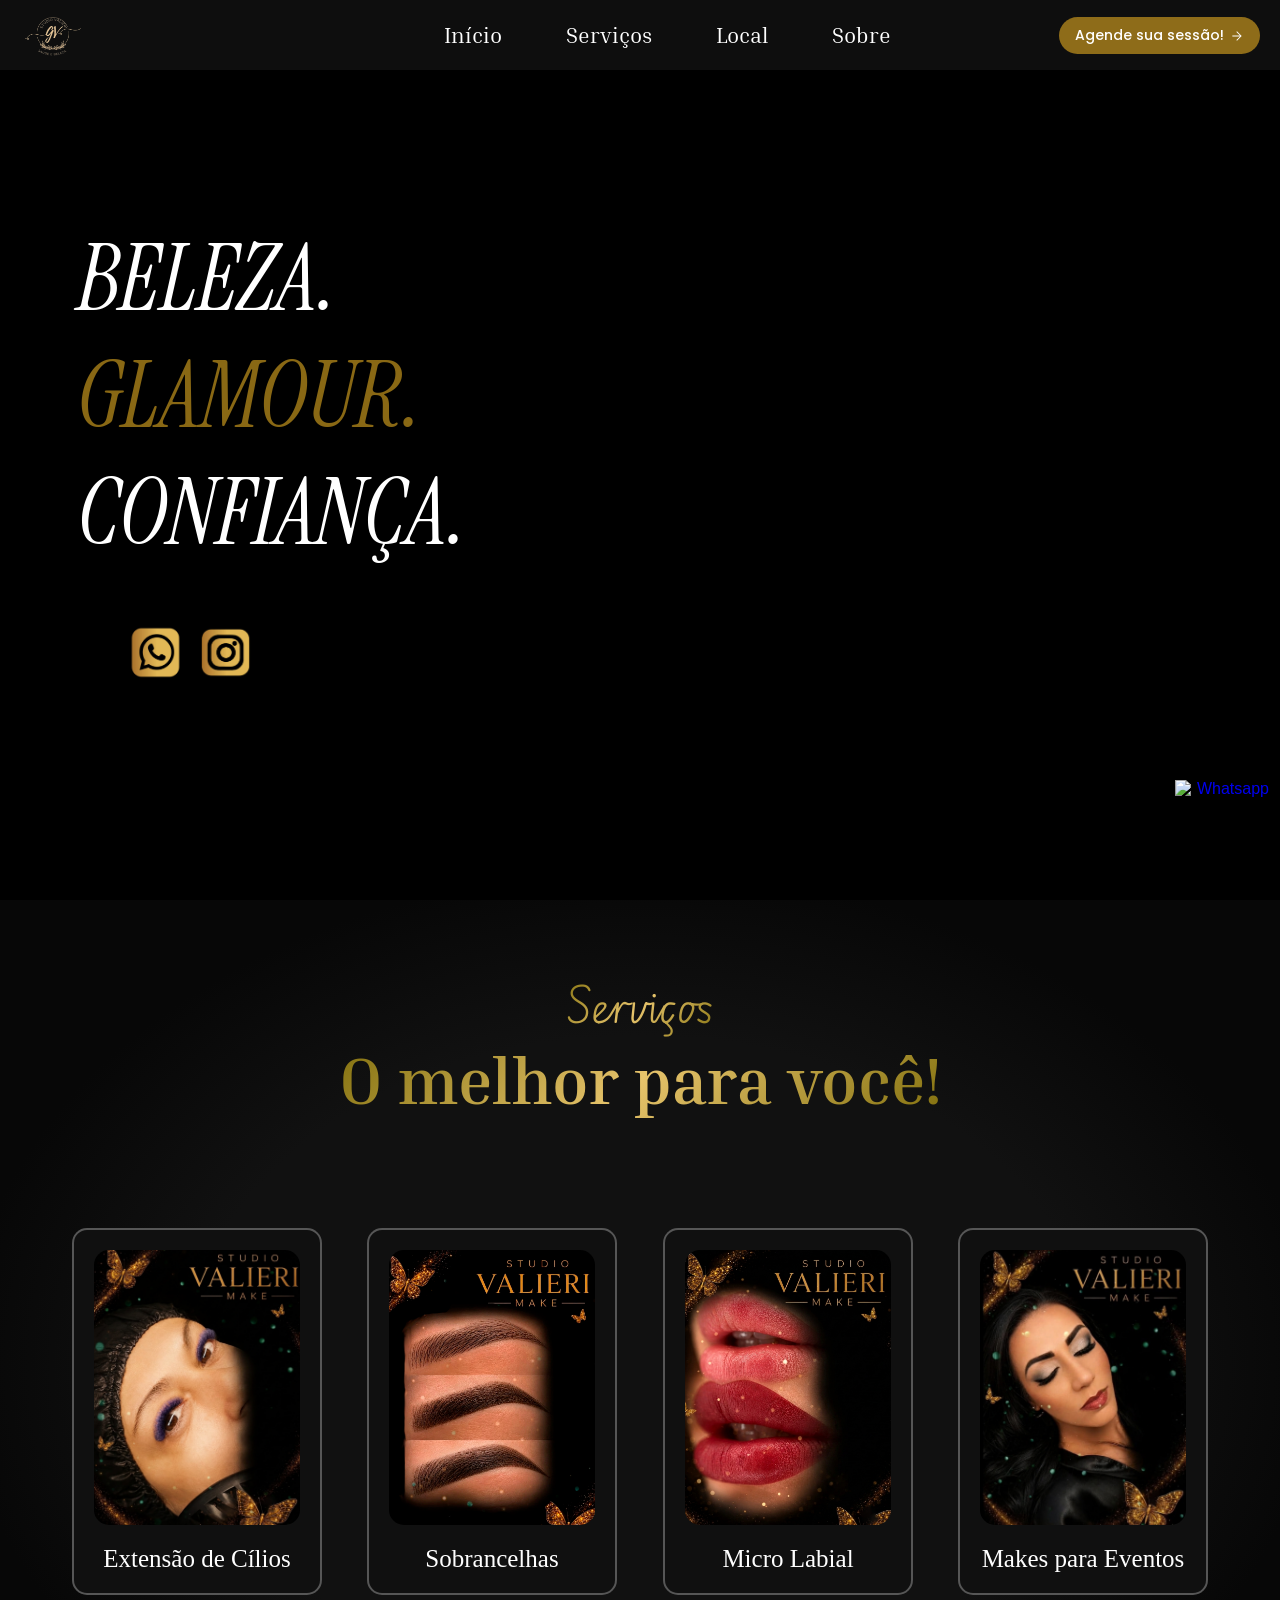
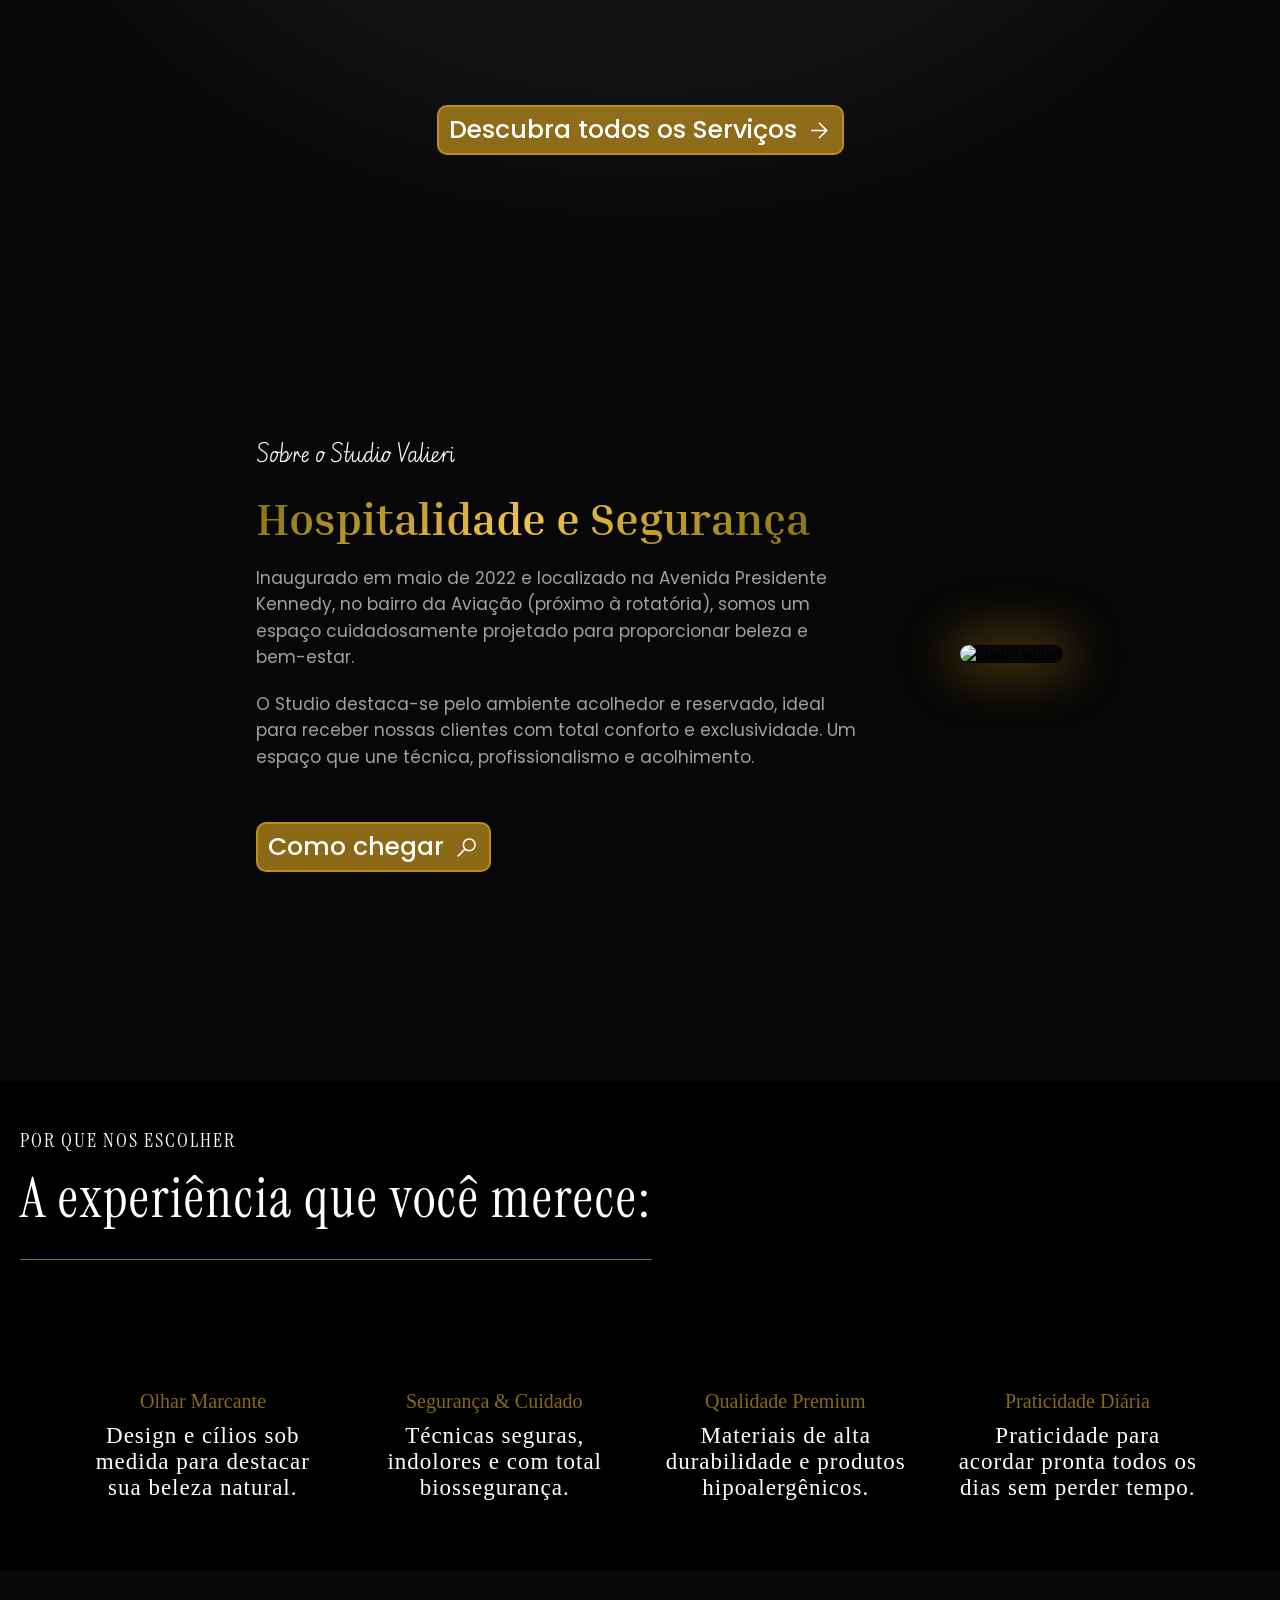
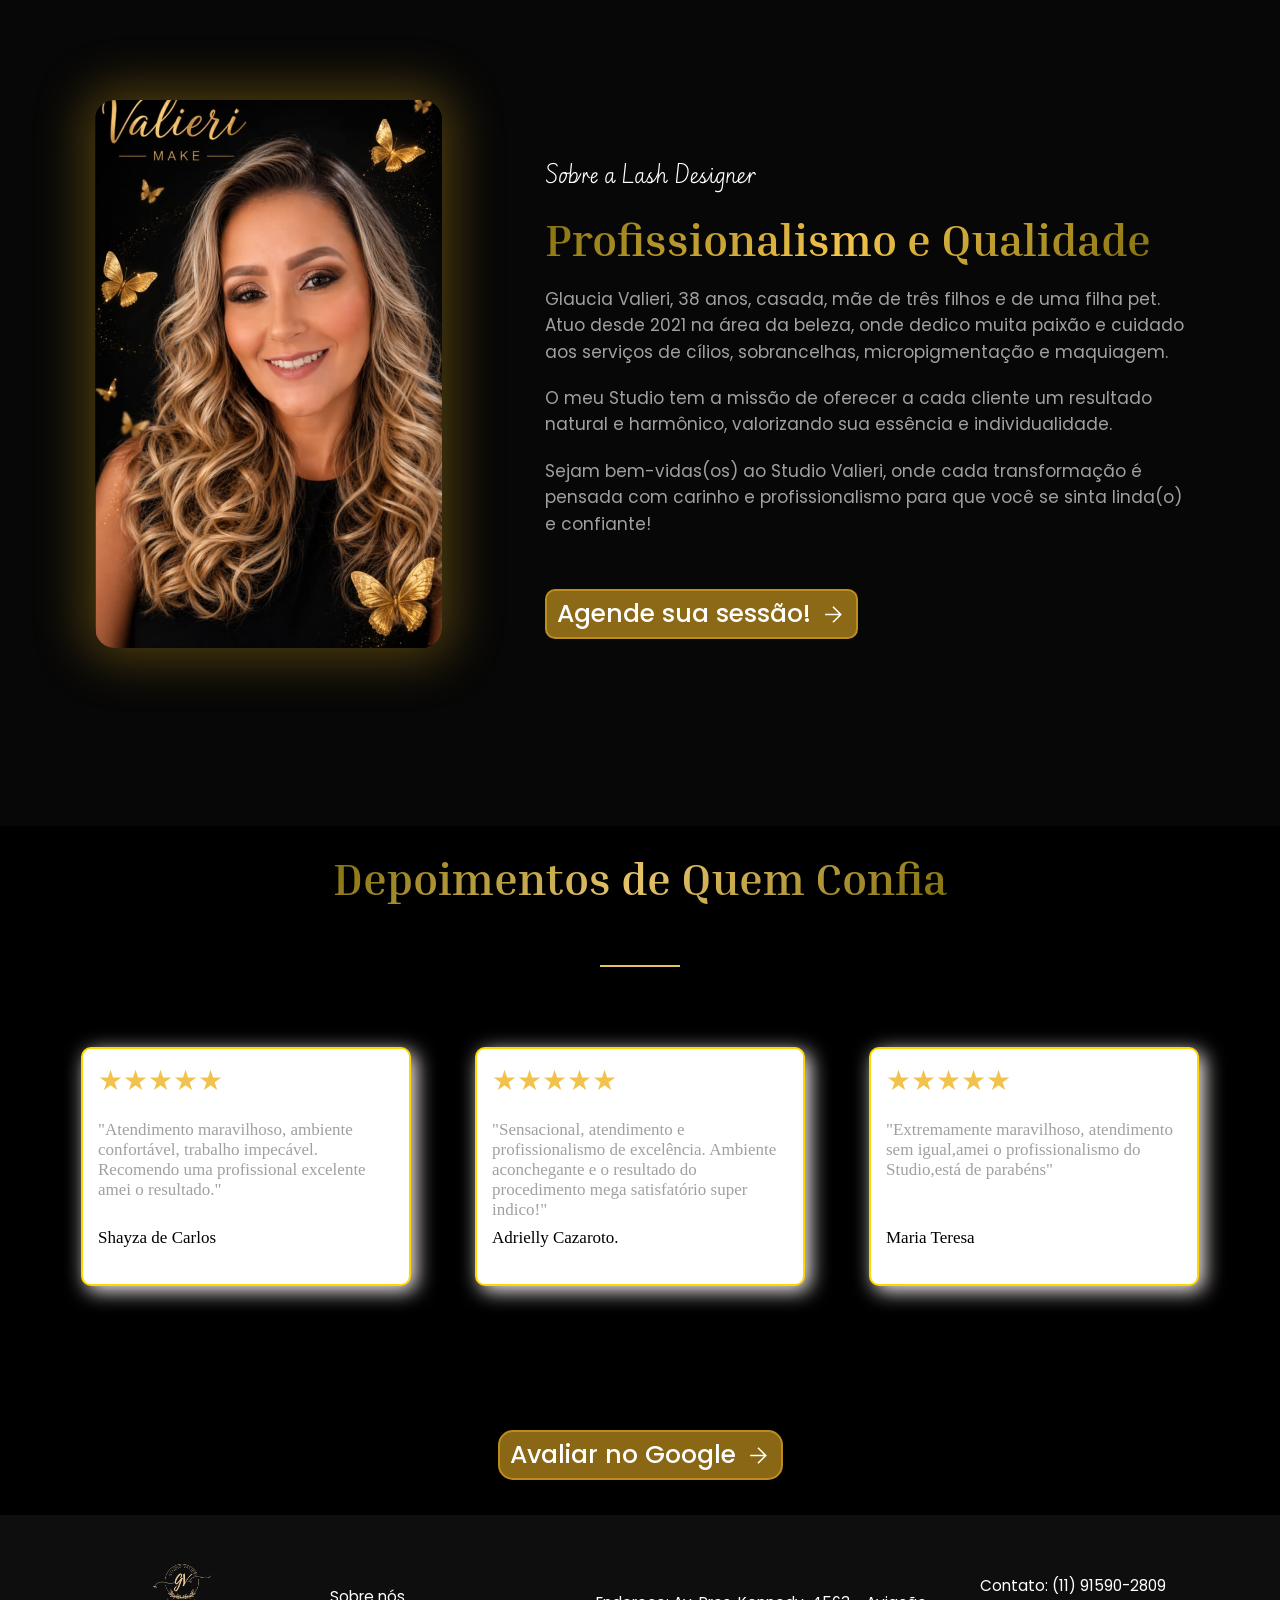
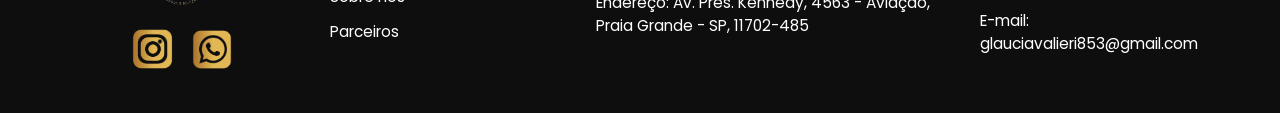
==== commit a87fc1b6: "melhora na performance e finalição de textos" ====
--- a/index.html
+++ b/index.html
@@ -11,14 +11,11 @@
     <meta property="og:description" content="Cílios, sobrancelhas, micropigmentação e make para eventos em Praia Grande. Agende sua sessão.">
     <meta property="og:image" content="https://valieridev.github.io/studio_valieri/src/img/icone_logo_studio.png">
     <link rel="shortcut icon" href="src/img/icone_logo_studio.png" type="image/x-icon"/>
-    <link rel="preconnect" href="https://fonts.googleapis.com" />
-    <link rel="preconnect" href="https://fonts.gstatic.com" crossorigin />
-    <link href="https://fonts.googleapis.com/css2?family=Edu+NSW+ACT+Cursive:wght@400..700&family=Inria+Serif:ital,wght@0,300;0,400;0,700;1,300;1,400;1,700&family=Instrument+Serif:ital@0;1&family=Poppins:ital,wght@0,100;0,200;0,300;0,400;0,500;0,600;0,700;0,800;0,900;1,100;1,200;1,300;1,400;1,500;1,600;1,700;1,800;1,900&display=swap" rel="stylesheet"/>
-    <link rel="stylesheet" href="https://fonts.googleapis.com/css2?family=Material+Symbols+Outlined:opsz,wght,FILL,GRAD@24,400,0,0" />
     <link rel="stylesheet" href="./src/css/style.css" />
     <link rel="stylesheet" href="./src/css/responsive.css">
     <link rel="stylesheet" href="./src/css/animations.css">
     <link rel="stylesheet" href="./src/css/reset.css">
+    <link rel="stylesheet" href="./src/css/fonts-face.css">
     <script src="https://cdn.lordicon.com/lordicon.js" defer></script>
     <script src="./src/scripts/script.js" defer></script>
   </head>
@@ -48,7 +45,7 @@
         </ul>
 
         <button id="agendar-btn" class="botoes">
-          <a href="https://wa.me/5511915902809" target="_blank">Agende sua sessão!</a><span class="material-symbols-outlined">arrow_forward</span>
+          <a href="https://wa.me/5511915902809" target="_blank">Agende sua sessão!</a><svg class="icon" viewBox="0 -960 960 960"><path d="M686-450H160v-60h526L438-758l42-42 320 320-320 320-42-42 248-248Z"/></svg>
         </button>
       </nav>
     </header>
@@ -85,28 +82,28 @@
       </div>
 
       <div id="todos-os-servicos">
-        <div class="cards-servicos" >
+        <div class=" animacao" >
           <img src="./src/img/servicos/cilios.png" alt="Extensão de Cílios">
           <h2>Extensão de Cílios</h2>
         </div>
 
-        <div class="cards-servicos">
+        <div class=" animacao">
           <img src="./src/img/servicos/sobrancelha.jpg" alt="Sobrancelhas">
           <h2>Sobrancelhas</h2>
         </div>
 
-        <div class="cards-servicos">
+        <div class=" animacao">
           <img src="./src/img/servicos/microlabial.png" alt="Micro Labial">
           <h2>Micro Labial</h2>
         </div>
 
-        <div class="cards-servicos">
+        <div class=" animacao">
           <img src="./src/img/servicos/makeeventos.png" alt="Makes para Eventos">
           <h2>Makes para Eventos</h2>
         </div>
       </div>
       <button id="confira-btn" class="botoes">
-          <a href="servicos.html" target="_blank">Descubra todos os Serviços</a><span class="material-symbols-outlined">arrow_forward</span>
+          <a href="servicos.html" target="_blank">Descubra todos os Serviços</a><svg class="icon" viewBox="0 -960 960 960"><path d="M686-450H160v-60h526L438-758l42-42 320 320-320 320-42-42 248-248Z"/></svg>
       </button>
     </section>
 
@@ -129,7 +126,7 @@
         </p>
         
         <button id="como-chegar-btn" class="botoes">
-          <a href="https://maps.app.goo.gl/ouPAQ7CJWfubwJqBA" target="_blank">Como chegar</a><span class="material-symbols-outlined"> search</span>
+          <a href="https://maps.app.goo.gl/ouPAQ7CJWfubwJqBA" target="_blank">Como chegar</a><svg class="icon" viewBox="0 -960 960 960"><path d="M796-121 533-384q-30 26-70 40.5T378-329q-108 0-183-75t-75-181q0-106 75-181t182-75q106 0 180.5 75T632-585q0 43-14 83t-42 75l264 262-44 44ZM377-389q81 0 138-57.5T572-585q0-81-57-138.5T377-781q-82 0-139.5 57.5T180-585q0 81 57.5 138.5T377-389Z"/></svg>
         </button>
       </div>
       
@@ -221,7 +218,7 @@
         </p>
         
         <button id="agendar-btn" class="botoes">
-          <a href="https://wa.me/5511915902809" target="_blank">Agende sua sessão!</a><span class="material-symbols-outlined">arrow_forward</span>
+          <a href="https://wa.me/5511915902809" target="_blank">Agende sua sessão!</a><svg class="icon" viewBox="0 -960 960 960"><path d="M686-450H160v-60h526L438-758l42-42 320 320-320 320-42-42 248-248Z"/></svg>
         </button>
       </div>
     </section>
@@ -262,7 +259,7 @@
         <button id="agendar-btn" class="botoes">
             <a href="https://search.google.com/local/writereview?placeid=ChIJgX8yBWsfzpQRRp3OH_SH3Dw"  target="_blank"
               >Avaliar no Google</a
-            ><span class="material-symbols-outlined">arrow_forward</span>
+            ><svg class="icon" viewBox="0 -960 960 960"><path d="M686-450H160v-60h526L438-758l42-42 320 320-320 320-42-42 248-248Z"/></svg>
         </button>
       </section>
       
--- a/src/css/style.css
+++ b/src/css/style.css
@@ -3,7 +3,9 @@
 }
 
 
-
+.botoes svg{
+    color: white
+}
 #section-1, #section-2, #section-3 {
     scroll-margin-top: 10vh; 
 }
@@ -195,7 +197,13 @@
     max-height: 55px;
     object-fit: contain;
 }
-
+.icon{
+    width: 1em;
+    height: 1em;
+    fill: currentColor;
+    vertical-align: middle;
+    flex-shrink: 0;
+}
 
 
 /* --- Section 2 --- */
--- a/src/css/animations.css
+++ b/src/css/animations.css
@@ -170,20 +170,20 @@
 
 .cards-depoimentos:nth-child(3) { transition-delay: 0.4s; }
 
-.botoes span{
+.botoes svg{
     animation-play-state: paused;
     transition: all 0.8s ease;
 }
-.botoes:hover span{
+.botoes:hover svg{
     animation: flutuacao 0.8s infinite alternate;
     animation-play-state: running; 
 }
-#como-chegar-btn span{
+#como-chegar-btn svg{
     animation-play-state: paused;
     transition: all 0.8s ease;
     transform: rotate(90deg);
 }
-#como-chegar-btn:hover span{
+#como-chegar-btn:hover svg{
     animation: lupa 0.8s infinite alternate;
     animation-play-state: running;
 }
@@ -222,8 +222,50 @@
 }
 
 
-
-
-
-
-
+/*pagina de servicos*/
+/*icones da sessao de serviços*/
+.imagemService:hover{
+    border-color: #daa520;
+    box-shadow: 0 0 22px 2px rgba(218, 165, 32, 0.28);
+    transform: translateY(-6px);
+}
+
+/*sessao da galeria de fotos*/
+
+.fotos:hover img{
+    opacity: 1;
+    transform: scale(1.04);
+}
+
+
+/*transição de pagina*/
+
+@view-transition{
+    navigation: auto
+}
+::view-transition-group(root){
+    animation-duration: 1s;
+}
+::view-transition-old(root){
+    animation-name: saindo;
+}
+::view-transition-new(root){
+    animation-name: entrando;
+}
+@keyframes saindo{
+    to{
+        transform: translateY(-100%);
+    }
+}
+@keyframes entrando{
+    from{
+        transform: translateY(100%);
+    }
+}
+
+
+
+
+
+
+
--- a/src/css/fonts-face.css
+++ b/src/css/fonts-face.css
@@ -0,0 +1,74 @@
+
+@font-face {
+    font-family: "Poppins";
+    src: url("../fonts/Poppins-Regular.woff2") format("woff2");
+    font-weight: 400;
+    font-style: normal;
+    font-display: swap;
+}
+@font-face {
+    font-family: "Poppins";
+    src: url("../fonts/Poppins-Medium.woff2") format("woff2");
+    font-weight: 500;
+    font-style: normal;
+    font-display: swap;
+}
+@font-face {
+    font-family: "Poppins";
+    src: url("../fonts/Poppins-SemiBold.woff2") format("woff2");
+    font-weight: 600;
+    font-style: normal;
+    font-display: swap;
+}
+
+@font-face {
+    font-family: "Inria Serif";
+    src: url("../fonts/InriaSerif-Regular.woff2") format("woff2");
+    font-weight: 400;
+    font-style: normal;
+    font-display: swap;
+}
+@font-face {
+    font-family: "Inria Serif";
+    src: url("../fonts/InriaSerif-Bold.woff2") format("woff2");
+    font-weight: 700;
+    font-style: normal;
+    font-display: swap;
+}
+@font-face {
+    font-family: "Inria Serif";
+    src: url("../fonts/InriaSerif-Italic.woff2") format("woff2");
+    font-weight: 400;
+    font-style: italic;
+    font-display: swap;
+}
+@font-face {
+    font-family: "Inria Serif";
+    src: url("../fonts/InriaSerif-BoldItalic.woff2") format("woff2");
+    font-weight: 700;
+    font-style: italic;
+    font-display: swap;
+}
+
+@font-face {
+    font-family: "Instrument Serif";
+    src: url("../fonts/InstrumentSerif-Regular.woff2") format("woff2");
+    font-weight: 400;
+    font-style: normal;
+    font-display: swap;
+}
+@font-face {
+    font-family: "Instrument Serif";
+    src: url("../fonts/InstrumentSerif-Italic.woff2") format("woff2");
+    font-weight: 400;
+    font-style: italic;
+    font-display: swap;
+}
+
+@font-face {
+    font-family: "Edu NSW ACT Cursive";
+    src: url("../fonts/EduNSWACTCursive-Regular.woff2") format("woff2");
+    font-weight: 400;
+    font-style: normal;
+    font-display: swap;
+}
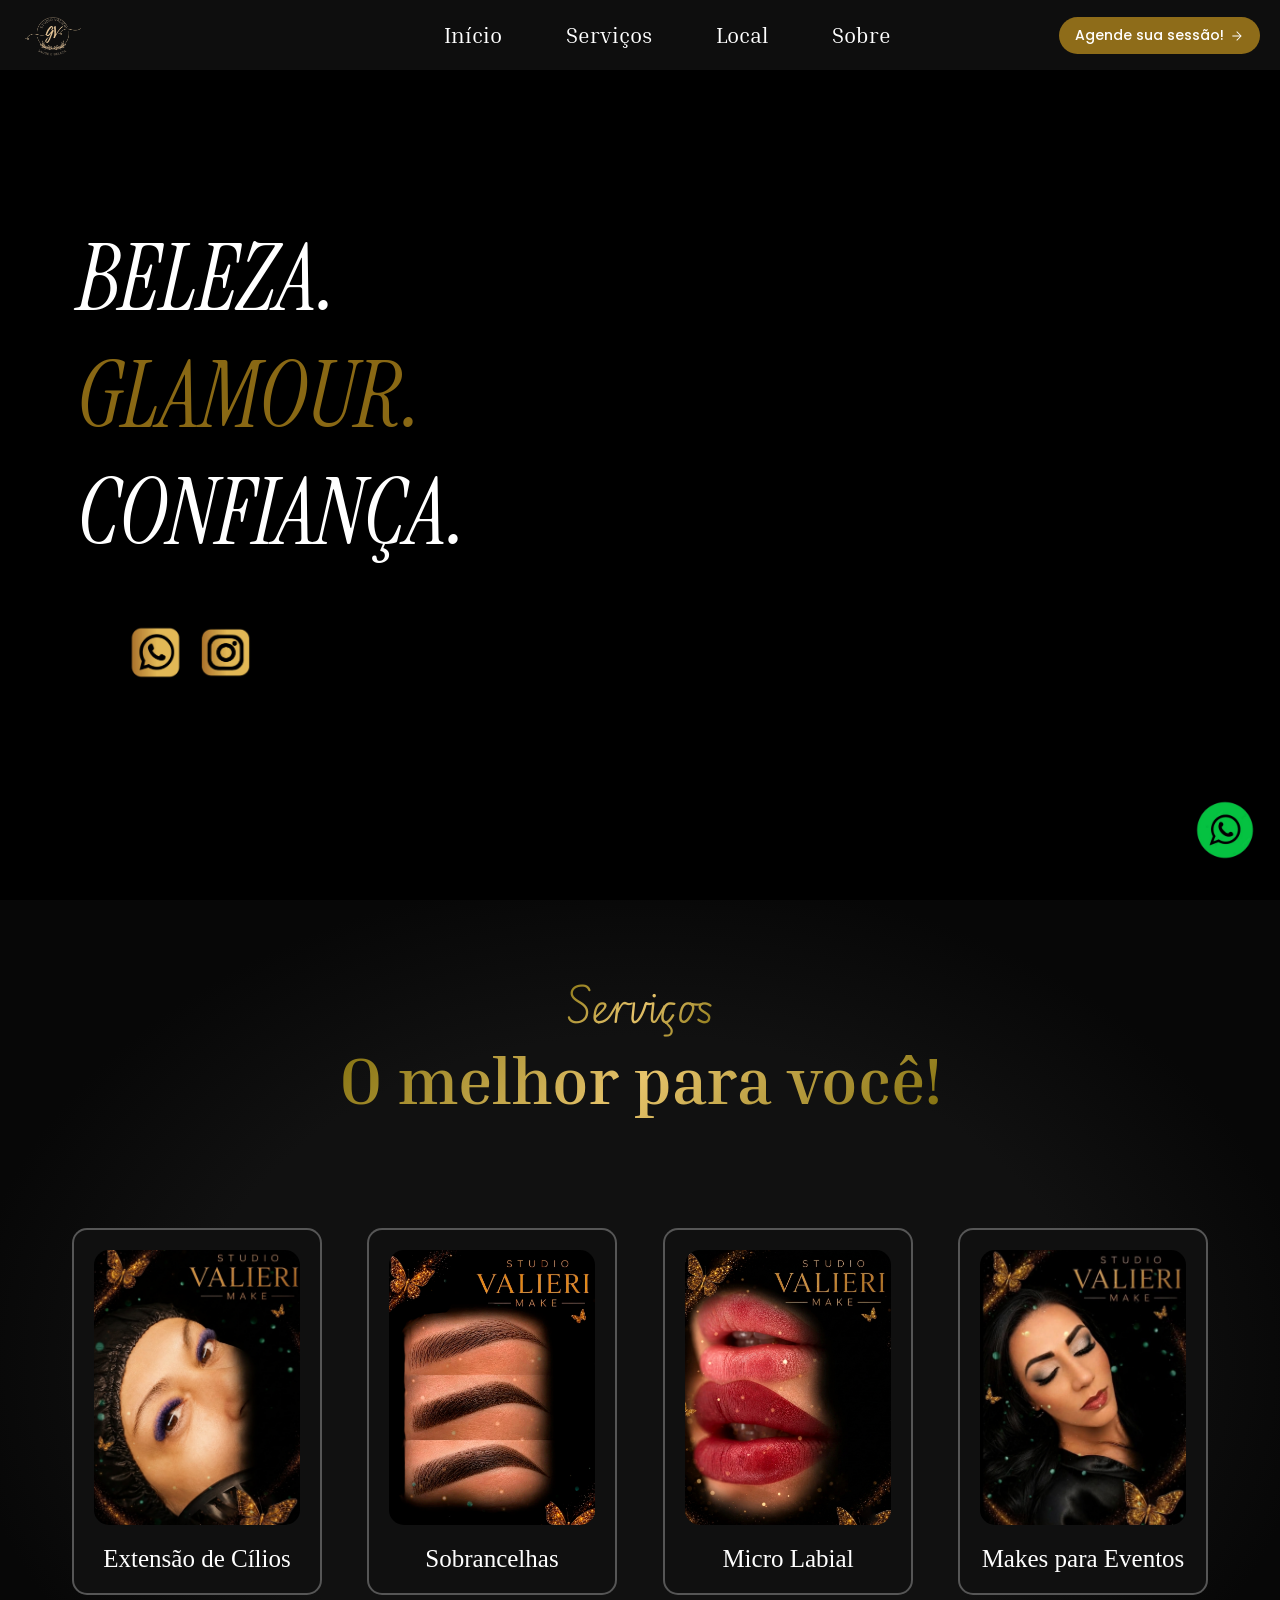
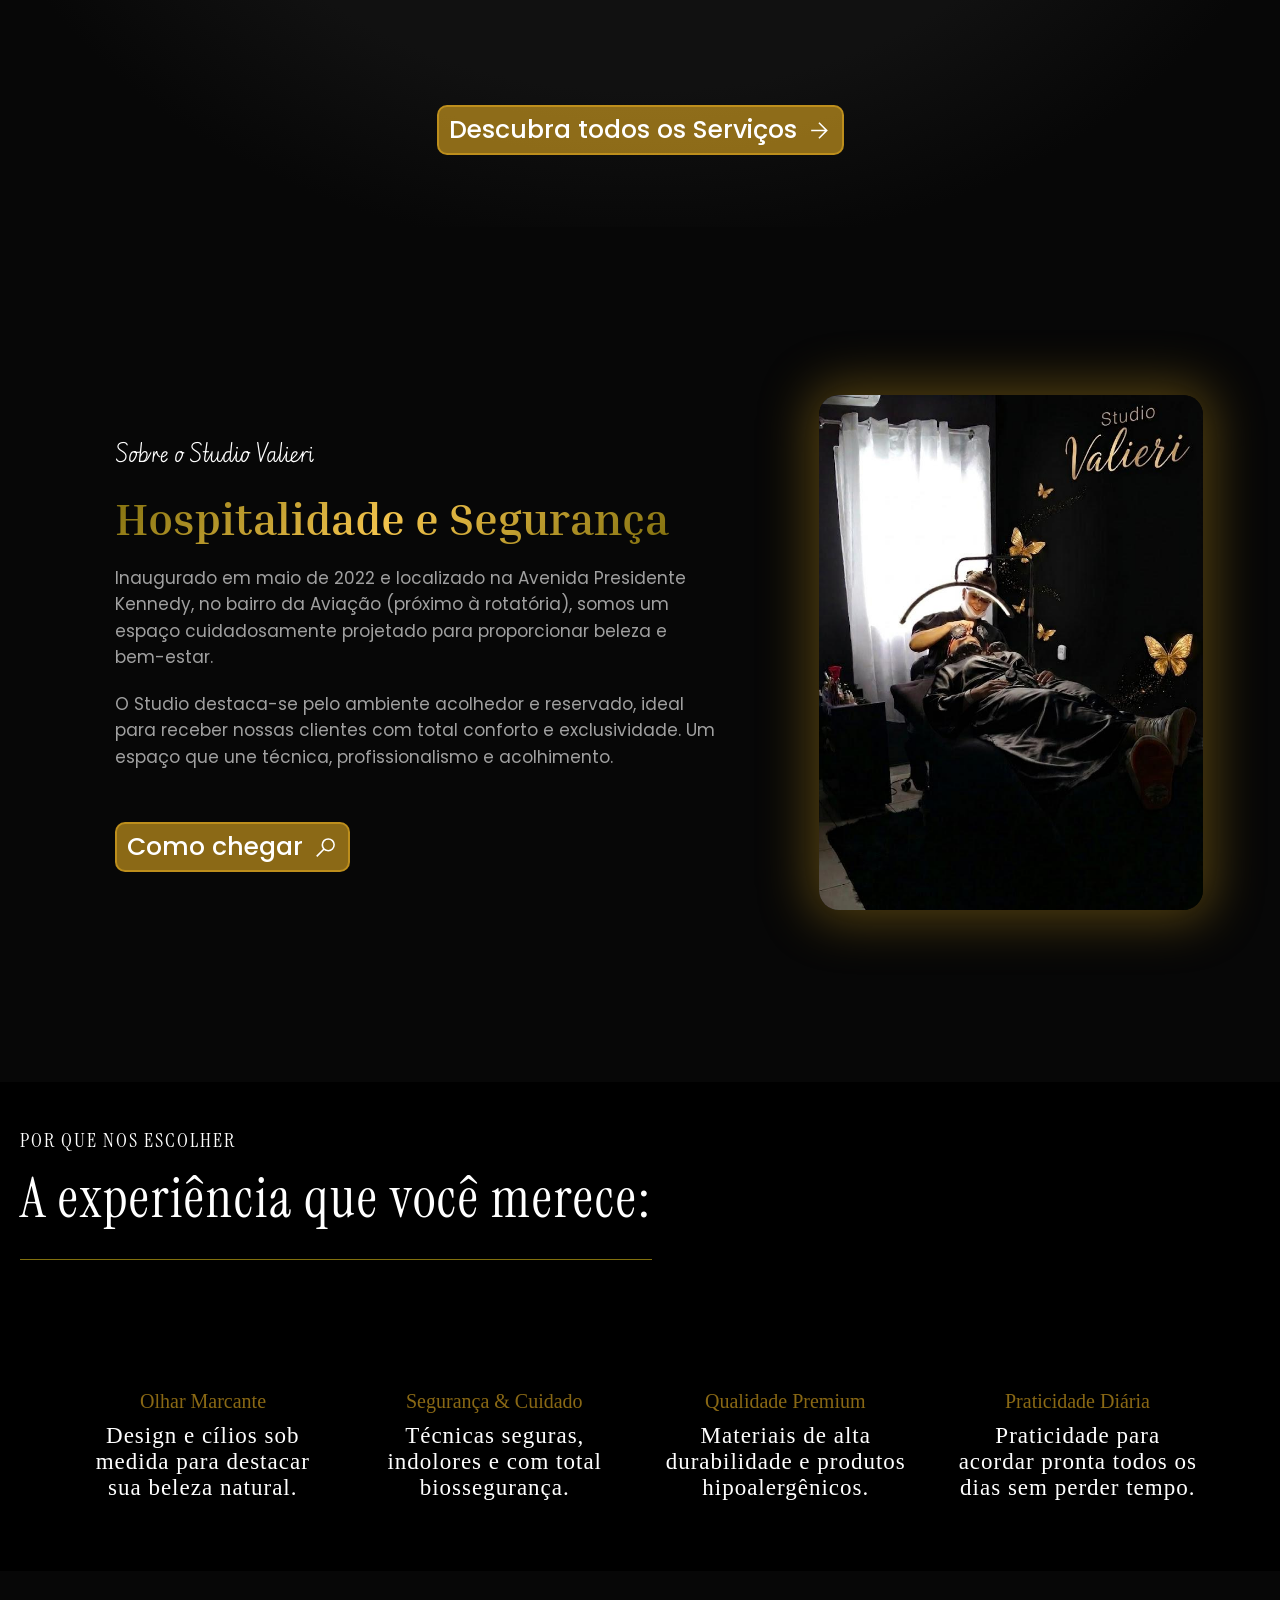
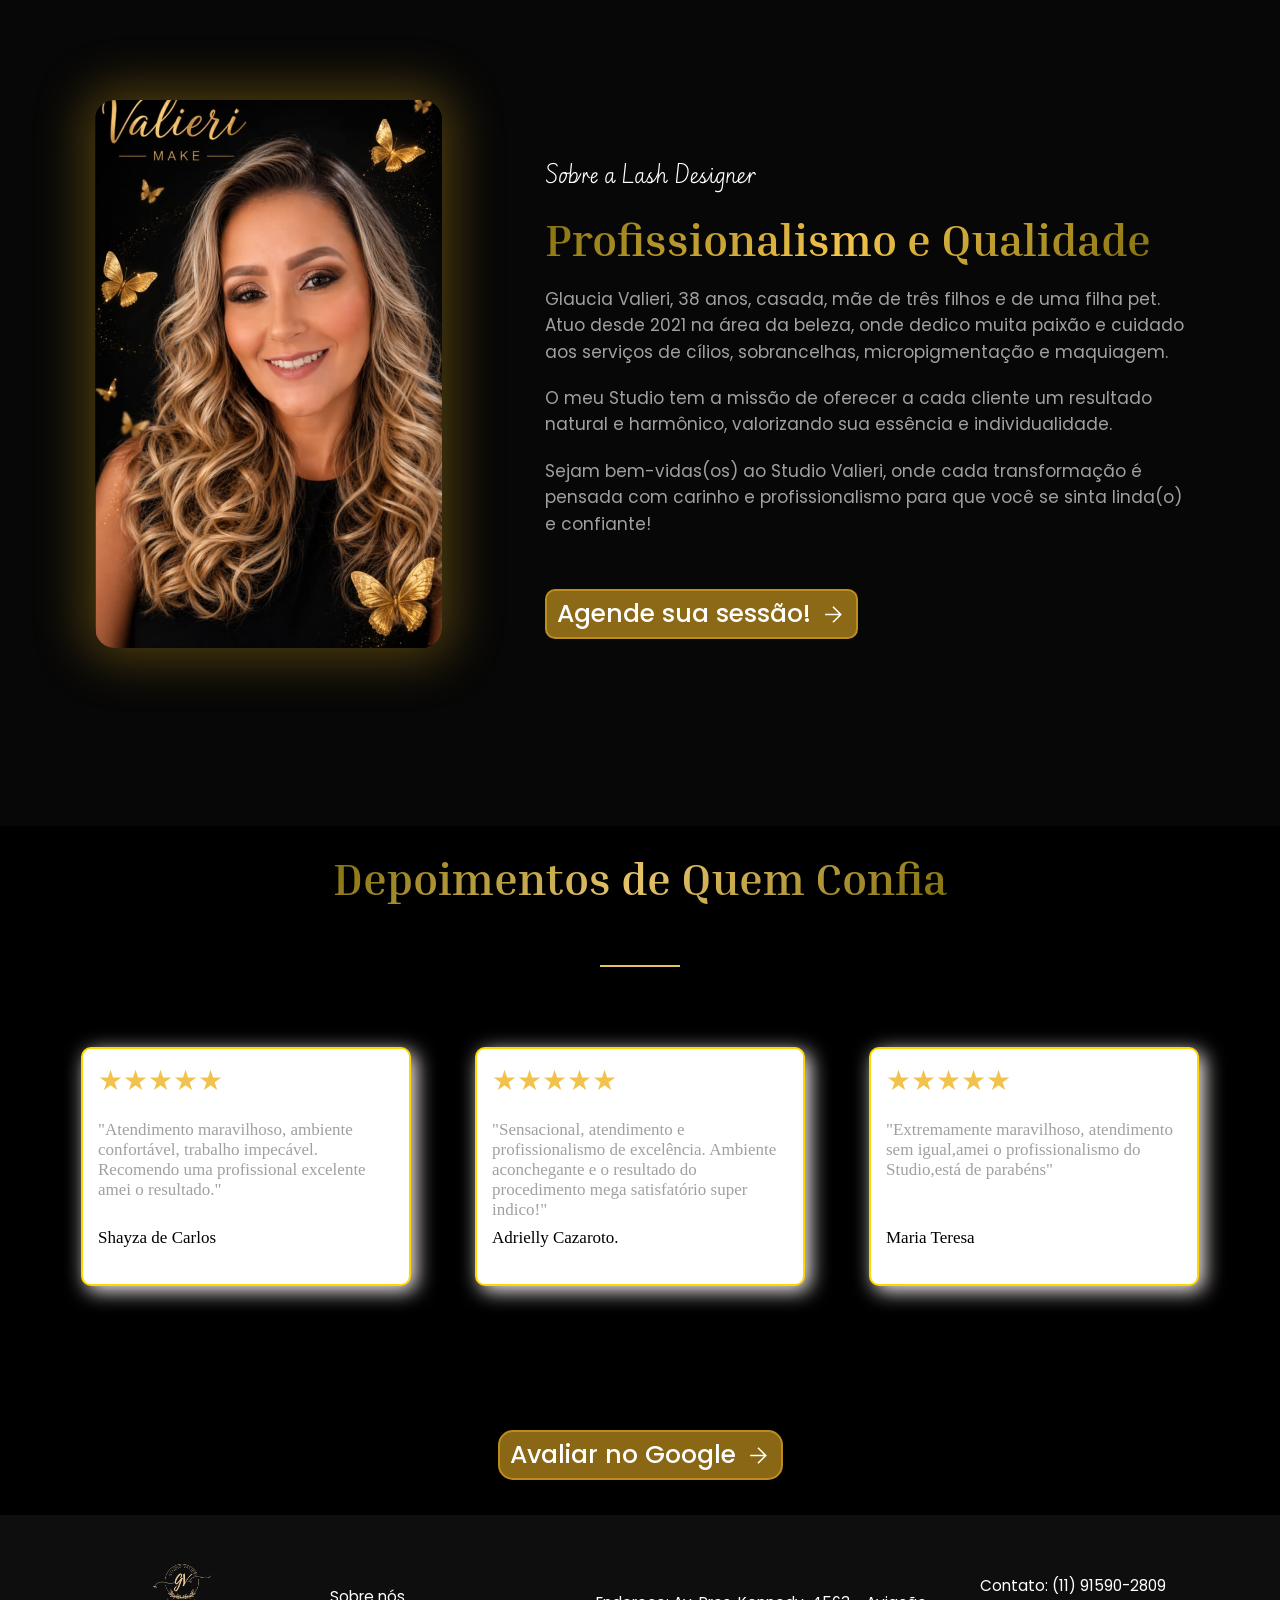
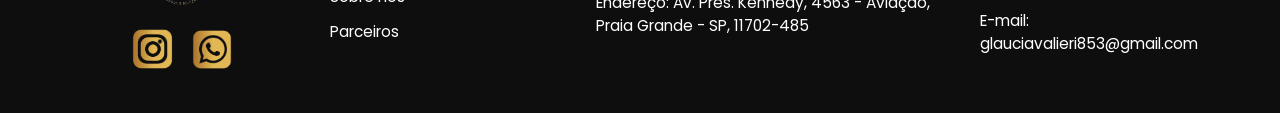
==== commit 6dae15ec: "adição de pasta para melhor organização" ====
--- a/index.html
+++ b/index.html
@@ -26,7 +26,7 @@
         <div class="container-logo">
           <a href="#section-1">
             <img
-            src="./src/img/icone_logo_studio.png"
+            src="./src/assets/img/icone_logo_studio.png"
             alt="Logo do salão"
             id="logo-salao"/>
           </a> 
@@ -61,14 +61,14 @@
         <div id="botoes-section1">
           <button class="button-section1">
             <a href="https://wa.me/5511915902809" target="_blank"></a
-            ><img src="./src/img/logo_wpp.png" alt="Whatsapp" />
+            ><img src="./src/assets/img/logo_wpp.png" alt="Whatsapp" />
           </button>
           <button class="button-section1">
             <a
               href="https://www.instagram.com/studio_valierii?utm_source=ig_web_button_share_sheet&igsh=ZDNlZDc0MzIxNw=="
               target="_blank"
               ></a
-            ><img src="./src/img/logo_insta.png" alt="Instagram" />
+            ><img src="./src/assets/img/logo_insta.png" alt="Instagram" />
           </button>
         </div>
       </div>
@@ -83,22 +83,22 @@
 
       <div id="todos-os-servicos">
         <div class=" animacao" >
-          <img src="./src/img/servicos/cilios.png" alt="Extensão de Cílios">
+          <img src="./src/assets/img/servicos/cilios.png" alt="Extensão de Cílios">
           <h2>Extensão de Cílios</h2>
         </div>
 
         <div class=" animacao">
-          <img src="./src/img/servicos/sobrancelha.jpg" alt="Sobrancelhas">
+          <img src="./src/assets/img/servicos/sobrancelha.jpg" alt="Sobrancelhas">
           <h2>Sobrancelhas</h2>
         </div>
 
         <div class=" animacao">
-          <img src="./src/img/servicos/microlabial.png" alt="Micro Labial">
+          <img src="./src/assets/img/servicos/microlabial.png" alt="Micro Labial">
           <h2>Micro Labial</h2>
         </div>
 
         <div class=" animacao">
-          <img src="./src/img/servicos/makeeventos.png" alt="Makes para Eventos">
+          <img src="./src/assets/img/servicos/makeeventos.png" alt="Makes para Eventos">
           <h2>Makes para Eventos</h2>
         </div>
       </div>
@@ -112,7 +112,7 @@
     <section id="section-3">
       
       <div id="content-imagem-section3">
-        <img src="./src/img/img-section3.jpeg" alt="Studio valieri" />
+        <img src="./src/assets/img/img-section3.jpeg" alt="Studio valieri" />
       </div>
       <div class="sobre-o-espaco">
         <h3 class="animacao">Sobre o Studio Valieri</h3>
@@ -200,7 +200,7 @@
 
     <section id="section-2">
       <div id="content-imagem-section2">
-        <img src="./src/img/imagem-section2.png" alt="Lash Designer" />
+        <img src="./src/assets/img/imagem-section2.png" alt="Lash Designer" />
       </div>
       
       <div class="sobre-lash-designer">
@@ -225,7 +225,7 @@
 
     
 
-      <button id="wpp-flutuante"><a href="https://wa.me/5511915902809" target="_blank"><img src="./src/img/icone-wpp-botao-flutuante.png" alt="Whatsapp"></a></button>
+      <button id="wpp-flutuante"><a href="https://wa.me/5511915902809" target="_blank"><img src="./src/assets/img/icone-wpp-botao-flutuante.png" alt="Whatsapp"></a></button>
 
       <section id="section-5">
         <h2 id="titulo-desktop"  class="animacao">Depoimentos de Quem Confia</h2>
@@ -266,10 +266,10 @@
 
     <footer>
       <div class="coluna-footer bloco-marcas">
-        <img src="./src/img/icone_logo_studio.png" alt="Logo Studio Valieri" id="logo-footer">
+        <img src="./src/assets/img/icone_logo_studio.png" alt="Logo Studio Valieri" id="logo-footer">
       <div id="botoes-footer">
-        <a href="https://www.instagram.com/studio_valierii?utm_source=ig_web_button_share_sheet&igsh=ZDNlZDc0MzIxNw==" target="_blank"><img src="./src/img/logo_insta.png" alt="Instagram"  ></a>
-        <a href="https://wa.me/5511915902809" target="_blank"><img src="./src/img/logo_wpp.png" alt="Whatsapp" id="logo-wpp-footer"></a>
+        <a href="https://www.instagram.com/studio_valierii?utm_source=ig_web_button_share_sheet&igsh=ZDNlZDc0MzIxNw==" target="_blank"><img src="./src/assets/img/logo_insta.png" alt="Instagram"  ></a>
+        <a href="https://wa.me/5511915902809" target="_blank"><img src="./src/assets/img/logo_wpp.png" alt="Whatsapp" id="logo-wpp-footer"></a>
       </div>
       </div>
 
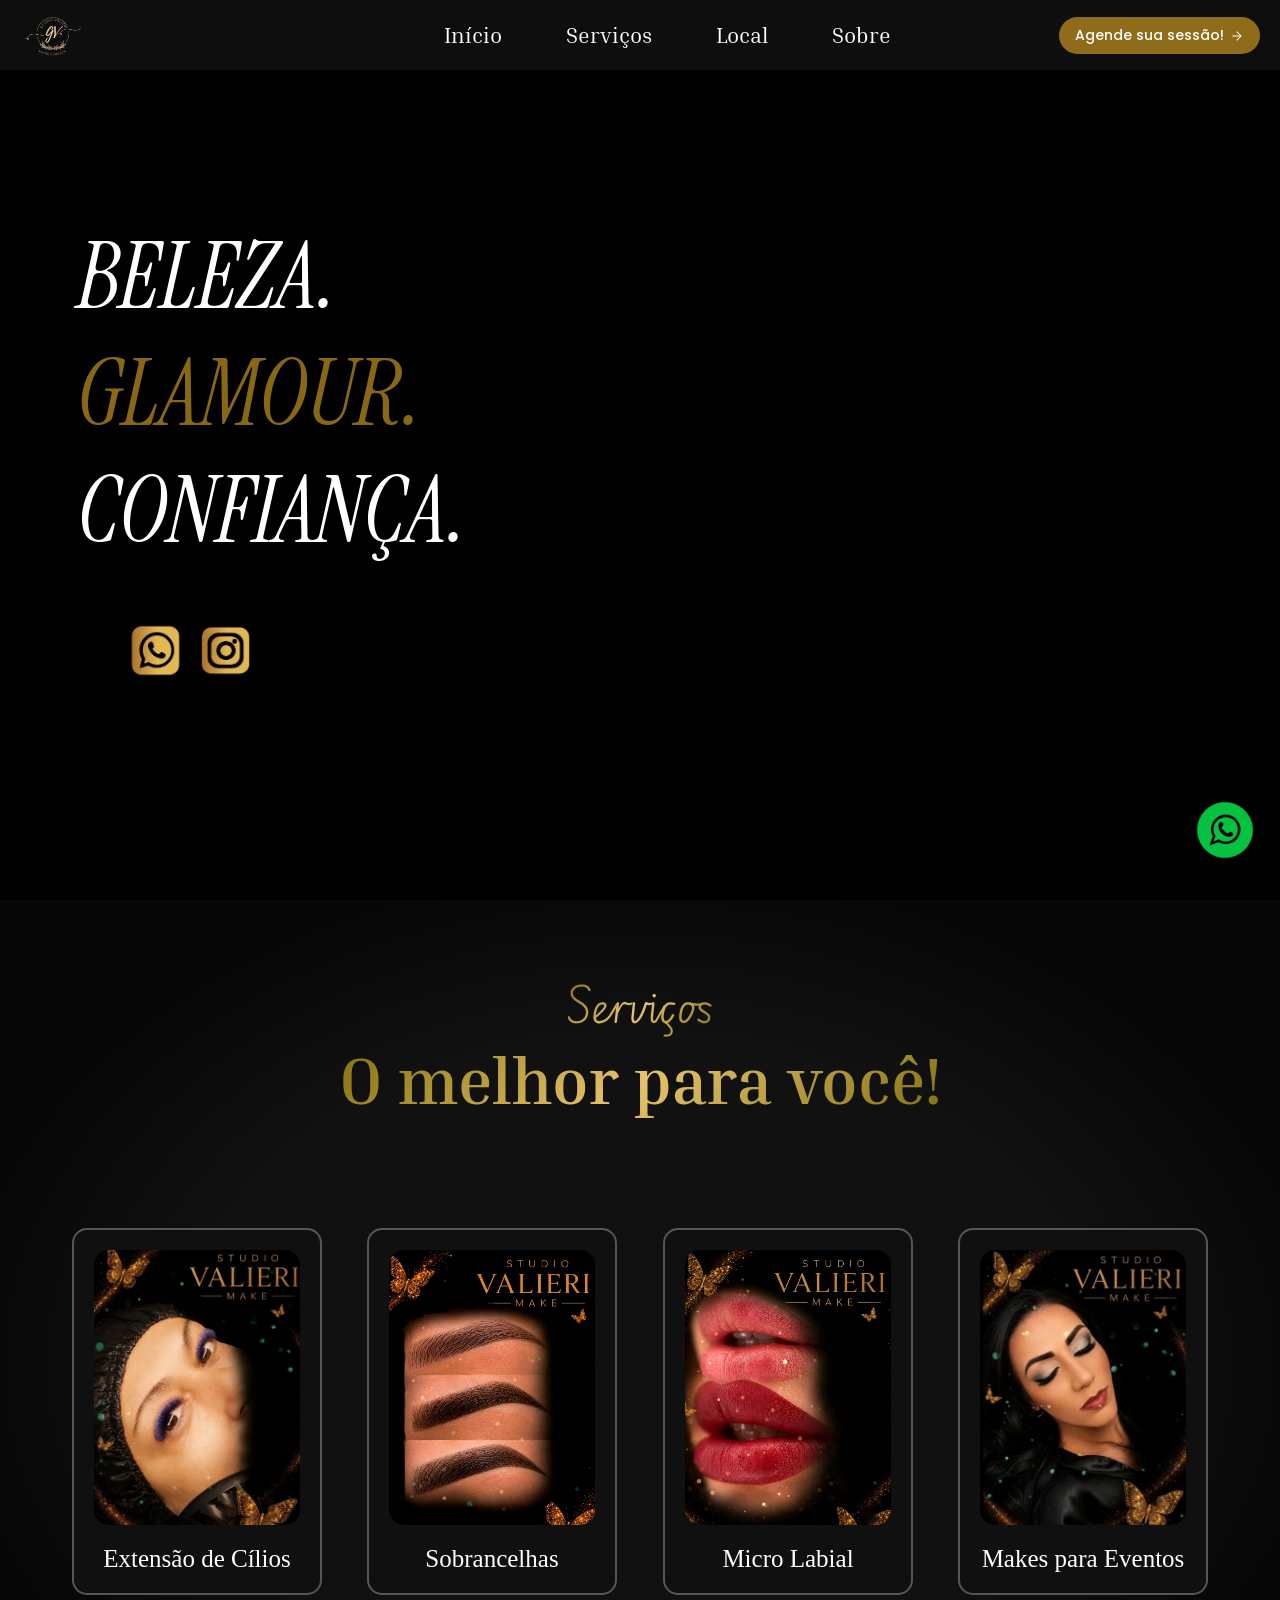
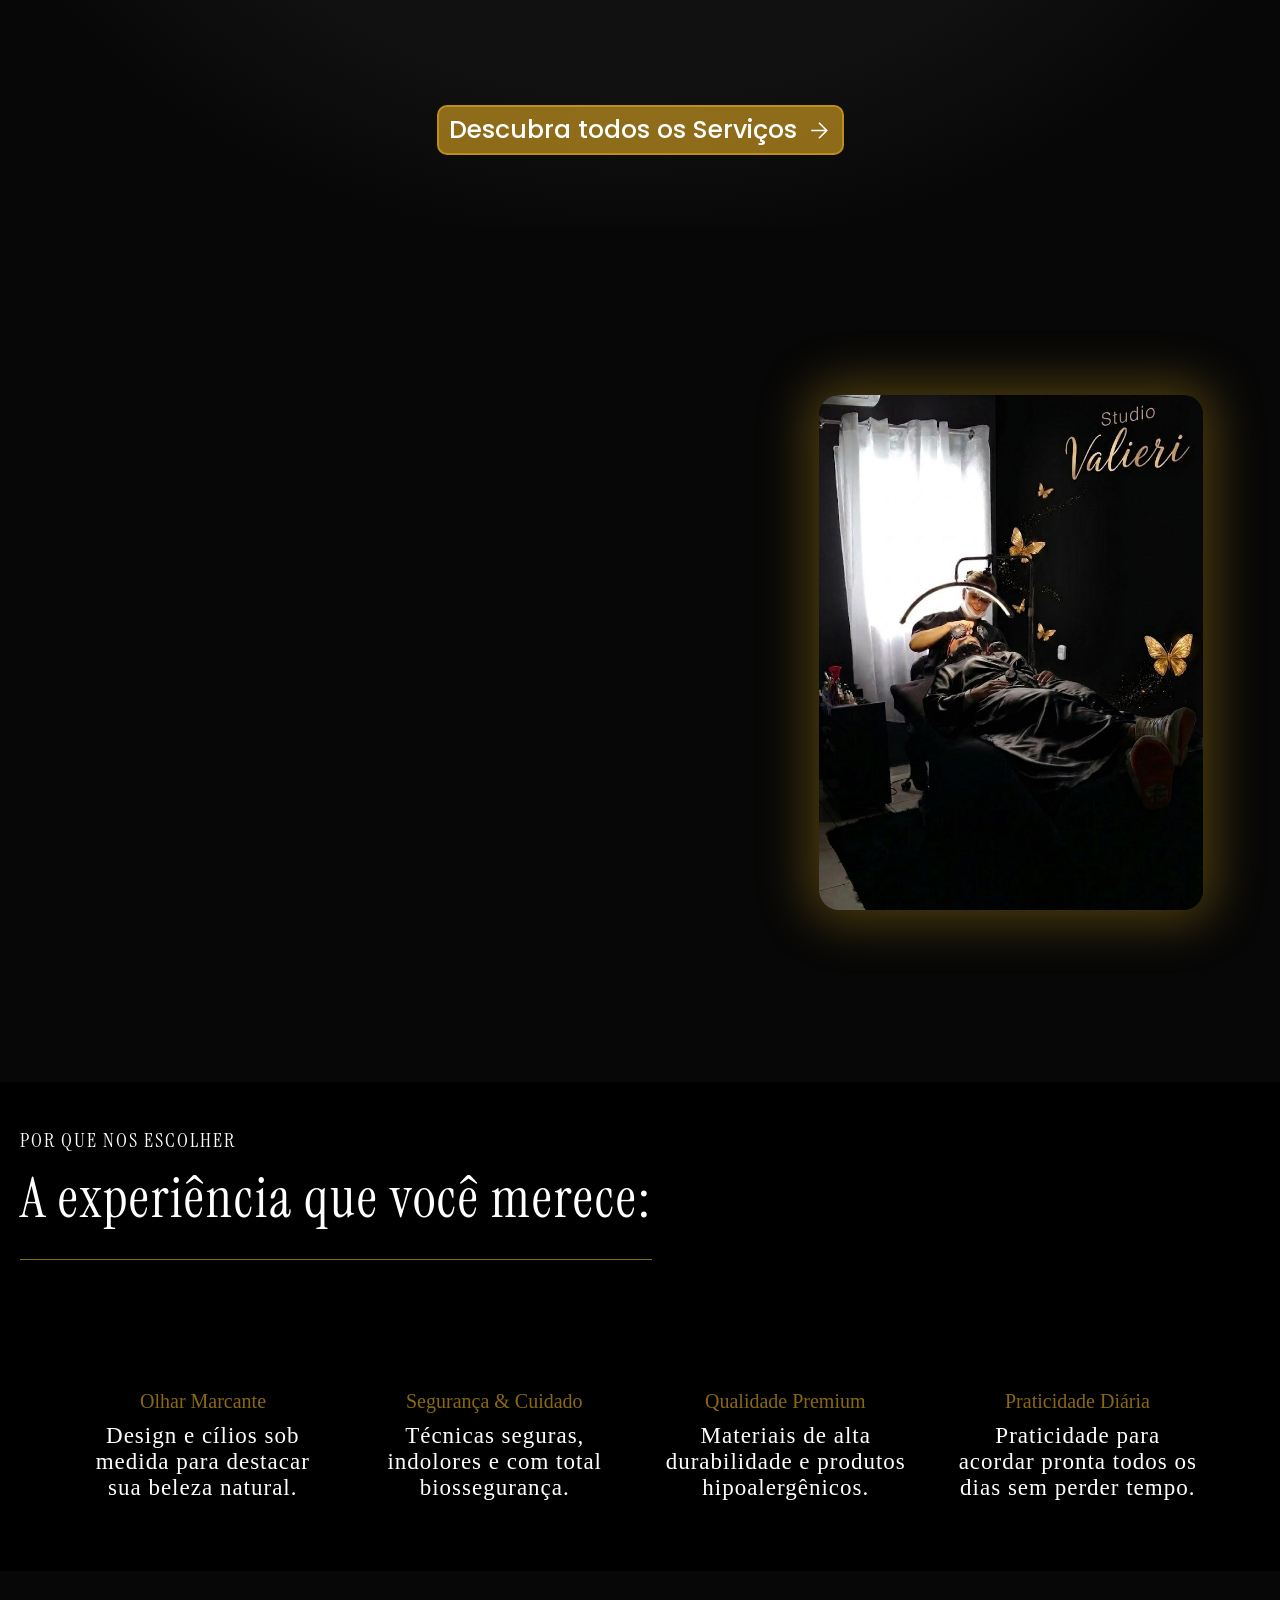
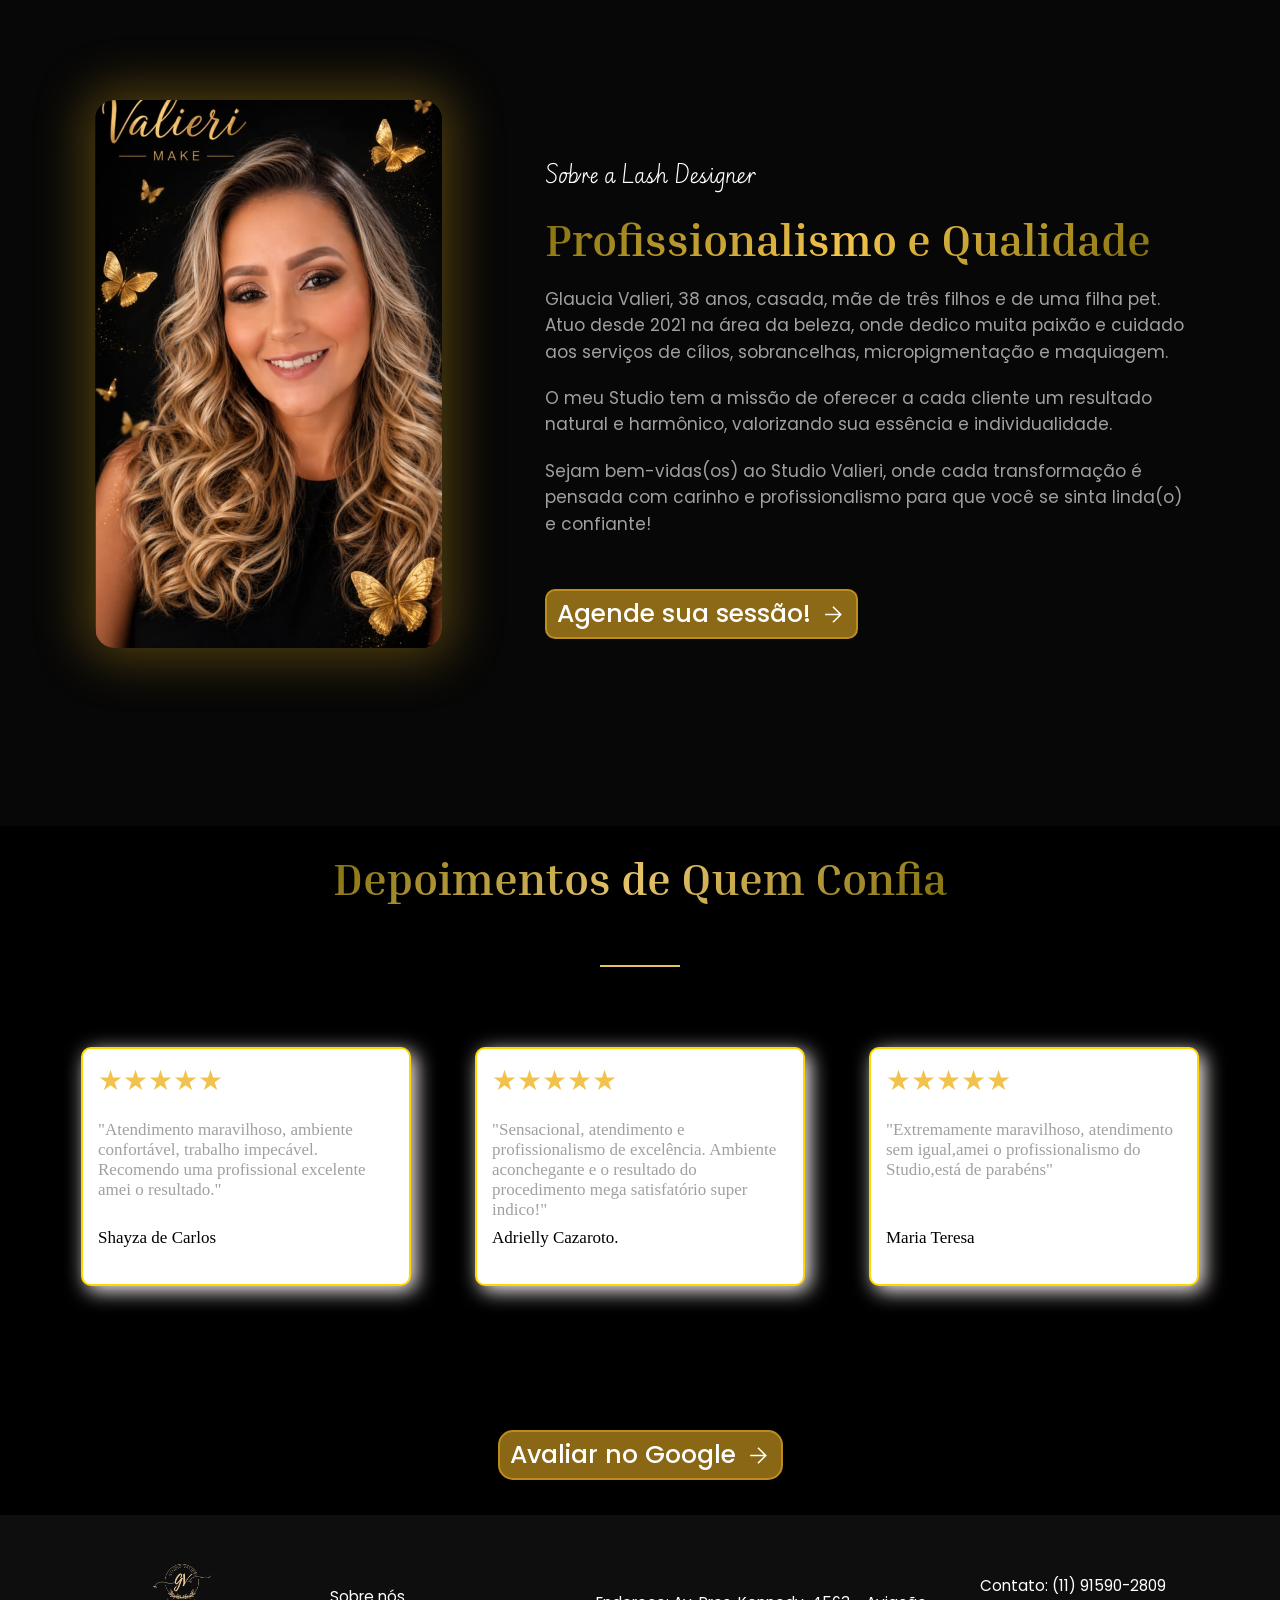
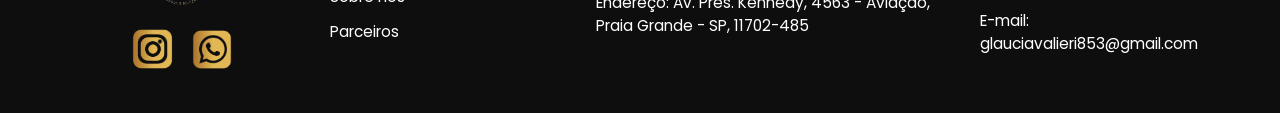
==== commit 4701b16c: "ajuste de botoes na sessão 1" ====
--- a/index.html
+++ b/index.html
@@ -2,15 +2,14 @@
 <html lang="pt-BR">
   <head>
     <meta charset="UTF-8" />
-    <link rel="preload" as="image" href="src/img/icone-wpp-botao-flutuante.png" fetchpriority="high">
     <meta name="viewport" content="width=device-width, initial-scale=1.0">
     <meta name="author" content="Pedro Valieri">
     <title>Studio Valieri | Extensão de Cílios, Sobrancelhas e Micropigmentação em Praia Grande</title>
     <meta name="description" content="Studio de beleza em Praia Grande (Aviação): extensão de cílios, design de sobrancelhas, micropigmentação labial e make para eventos. Agende pelo WhatsApp.">
     <meta property="og:title" content="Studio Valieri — Beleza, Glamour e Confiança">
     <meta property="og:description" content="Cílios, sobrancelhas, micropigmentação e make para eventos em Praia Grande. Agende sua sessão.">
-    <meta property="og:image" content="https://valieridev.github.io/studio_valieri/src/img/icone_logo_studio.png">
-    <link rel="shortcut icon" href="src/img/icone_logo_studio.png" type="image/x-icon"/>
+    <meta property="og:image" content="https://valieridev.github.io/studio_valieri/src/assets/img/icone_logo_studio.png">
+    <link rel="shortcut icon" href="src/assets/img/icone_logo_studio.png" type="image/x-icon"/>
     <link rel="stylesheet" href="./src/css/style.css" />
     <link rel="stylesheet" href="./src/css/responsive.css">
     <link rel="stylesheet" href="./src/css/animations.css">
@@ -60,15 +59,15 @@
 
         <div id="botoes-section1">
           <button class="button-section1">
-            <a href="https://wa.me/5511915902809" target="_blank"></a
-            ><img src="./src/assets/img/logo_wpp.png" alt="Whatsapp" />
+            <a href="https://wa.me/5511915902809" target="_blank"><img src="./src/assets/img/logo_wpp.png" alt="Whatsapp" /></a
+            >
           </button>
           <button class="button-section1">
             <a
               href="https://www.instagram.com/studio_valierii?utm_source=ig_web_button_share_sheet&igsh=ZDNlZDc0MzIxNw=="
               target="_blank"
-              ></a
-            ><img src="./src/assets/img/logo_insta.png" alt="Instagram" />
+              ><img src="./src/assets/img/logo_insta.png" alt="Instagram" /></a
+            >
           </button>
         </div>
       </div>
@@ -82,22 +81,22 @@
       </div>
 
       <div id="todos-os-servicos">
-        <div class=" animacao" >
+        <div class=" animacao cards-servicos" >
           <img src="./src/assets/img/servicos/cilios.png" alt="Extensão de Cílios">
           <h2>Extensão de Cílios</h2>
         </div>
 
-        <div class=" animacao">
+        <div class=" animacao cards-servicos">
           <img src="./src/assets/img/servicos/sobrancelha.jpg" alt="Sobrancelhas">
           <h2>Sobrancelhas</h2>
         </div>
 
-        <div class=" animacao">
+        <div class=" animacao cards-servicos">
           <img src="./src/assets/img/servicos/microlabial.png" alt="Micro Labial">
           <h2>Micro Labial</h2>
         </div>
 
-        <div class=" animacao">
+        <div class=" animacao cards-servicos">
           <img src="./src/assets/img/servicos/makeeventos.png" alt="Makes para Eventos">
           <h2>Makes para Eventos</h2>
         </div>
--- a/src/css/style.css
+++ b/src/css/style.css
@@ -125,7 +125,7 @@
 /* --- Section 1 --- */
 
 #section-1 {
-    background-image: linear-gradient(rgba(0,0,0,0.4)), url(../img/imagem-estudio.jpeg);
+    background-image: linear-gradient(rgba(0,0,0,0.4)), url(../assets/img/imagem-estudio.jpeg);
     background-repeat: no-repeat;
     background-size: cover;
     background-position: center center;
@@ -157,6 +157,7 @@
 .content-titulos h2 {
     color: white;
     cursor: default;
+    
 }
 
 #subtitulo-glamour {
--- a/src/css/animations.css
+++ b/src/css/animations.css
@@ -91,17 +91,20 @@
     box-shadow: 0 0 65px 15px rgba(218, 165, 32, 0.5);
 }
 
-.cards-servicos:hover {
+.cards-servicos{
+    opacity: 0;
+    filter: blur(20px);
+    transform: translateY(30px);
+    transition: opacity 0.6s ease-out, filter 0.6s ease-out, transform 0.6s ease-out, box-shadow 1s ease 0.8s;
+}
+.cards-servicos.appear{
+    opacity: 1;
+    filter: blur(0px);
+    transform: translateY(0);
+}
+#todos-os-servicos div:hover{
     box-shadow: 0 0 25px 5px rgba(218, 165, 32, 0.5);
-    transition-delay: 0s;
-}
-.cards-servicos{
-    transition-property: box-shadow;
-    transition-duration: 1s;
-    transition-timing-function: ease;
-    transition-delay: 0.8s;
-}
-
+}
 /* --- Botão Agendar (Section 2) --- */
 #agendar-btn {
     transition: ease-in-out 0.3s;
--- a/src/css/fonts-face.css
+++ b/src/css/fonts-face.css
@@ -1,21 +1,21 @@
 
 @font-face {
     font-family: "Poppins";
-    src: url("../fonts/Poppins-Regular.woff2") format("woff2");
+    src: url("../assets/fonts/Poppins-Regular.woff2") format("woff2");
     font-weight: 400;
     font-style: normal;
     font-display: swap;
 }
 @font-face {
     font-family: "Poppins";
-    src: url("../fonts/Poppins-Medium.woff2") format("woff2");
+    src: url("../assets/fonts/Poppins-Medium.woff2") format("woff2");
     font-weight: 500;
     font-style: normal;
     font-display: swap;
 }
 @font-face {
     font-family: "Poppins";
-    src: url("../fonts/Poppins-SemiBold.woff2") format("woff2");
+    src: url("../assets/fonts/Poppins-SemiBold.woff2") format("woff2");
     font-weight: 600;
     font-style: normal;
     font-display: swap;
@@ -23,28 +23,28 @@
 
 @font-face {
     font-family: "Inria Serif";
-    src: url("../fonts/InriaSerif-Regular.woff2") format("woff2");
+    src: url("../assets/fonts/InriaSerif-Regular.woff2") format("woff2");
     font-weight: 400;
     font-style: normal;
     font-display: swap;
 }
 @font-face {
     font-family: "Inria Serif";
-    src: url("../fonts/InriaSerif-Bold.woff2") format("woff2");
+    src: url("../assets/fonts/InriaSerif-Bold.woff2") format("woff2");
     font-weight: 700;
     font-style: normal;
     font-display: swap;
 }
 @font-face {
     font-family: "Inria Serif";
-    src: url("../fonts/InriaSerif-Italic.woff2") format("woff2");
+    src: url("../assets/fonts/InriaSerif-Italic.woff2") format("woff2");
     font-weight: 400;
     font-style: italic;
     font-display: swap;
 }
 @font-face {
     font-family: "Inria Serif";
-    src: url("../fonts/InriaSerif-BoldItalic.woff2") format("woff2");
+    src: url("../assets/fonts/InriaSerif-BoldItalic.woff2") format("woff2");
     font-weight: 700;
     font-style: italic;
     font-display: swap;
@@ -52,14 +52,14 @@
 
 @font-face {
     font-family: "Instrument Serif";
-    src: url("../fonts/InstrumentSerif-Regular.woff2") format("woff2");
+    src: url("../assets/fonts/InstrumentSerif-Regular.woff2") format("woff2");
     font-weight: 400;
     font-style: normal;
     font-display: swap;
 }
 @font-face {
     font-family: "Instrument Serif";
-    src: url("../fonts/InstrumentSerif-Italic.woff2") format("woff2");
+    src: url("../assets/fonts/InstrumentSerif-Italic.woff2") format("woff2");
     font-weight: 400;
     font-style: italic;
     font-display: swap;
@@ -67,7 +67,7 @@
 
 @font-face {
     font-family: "Edu NSW ACT Cursive";
-    src: url("../fonts/EduNSWACTCursive-Regular.woff2") format("woff2");
+    src: url("../assets/fonts/EduNSWACTCursive-Regular.woff2") format("woff2");
     font-weight: 400;
     font-style: normal;
     font-display: swap;
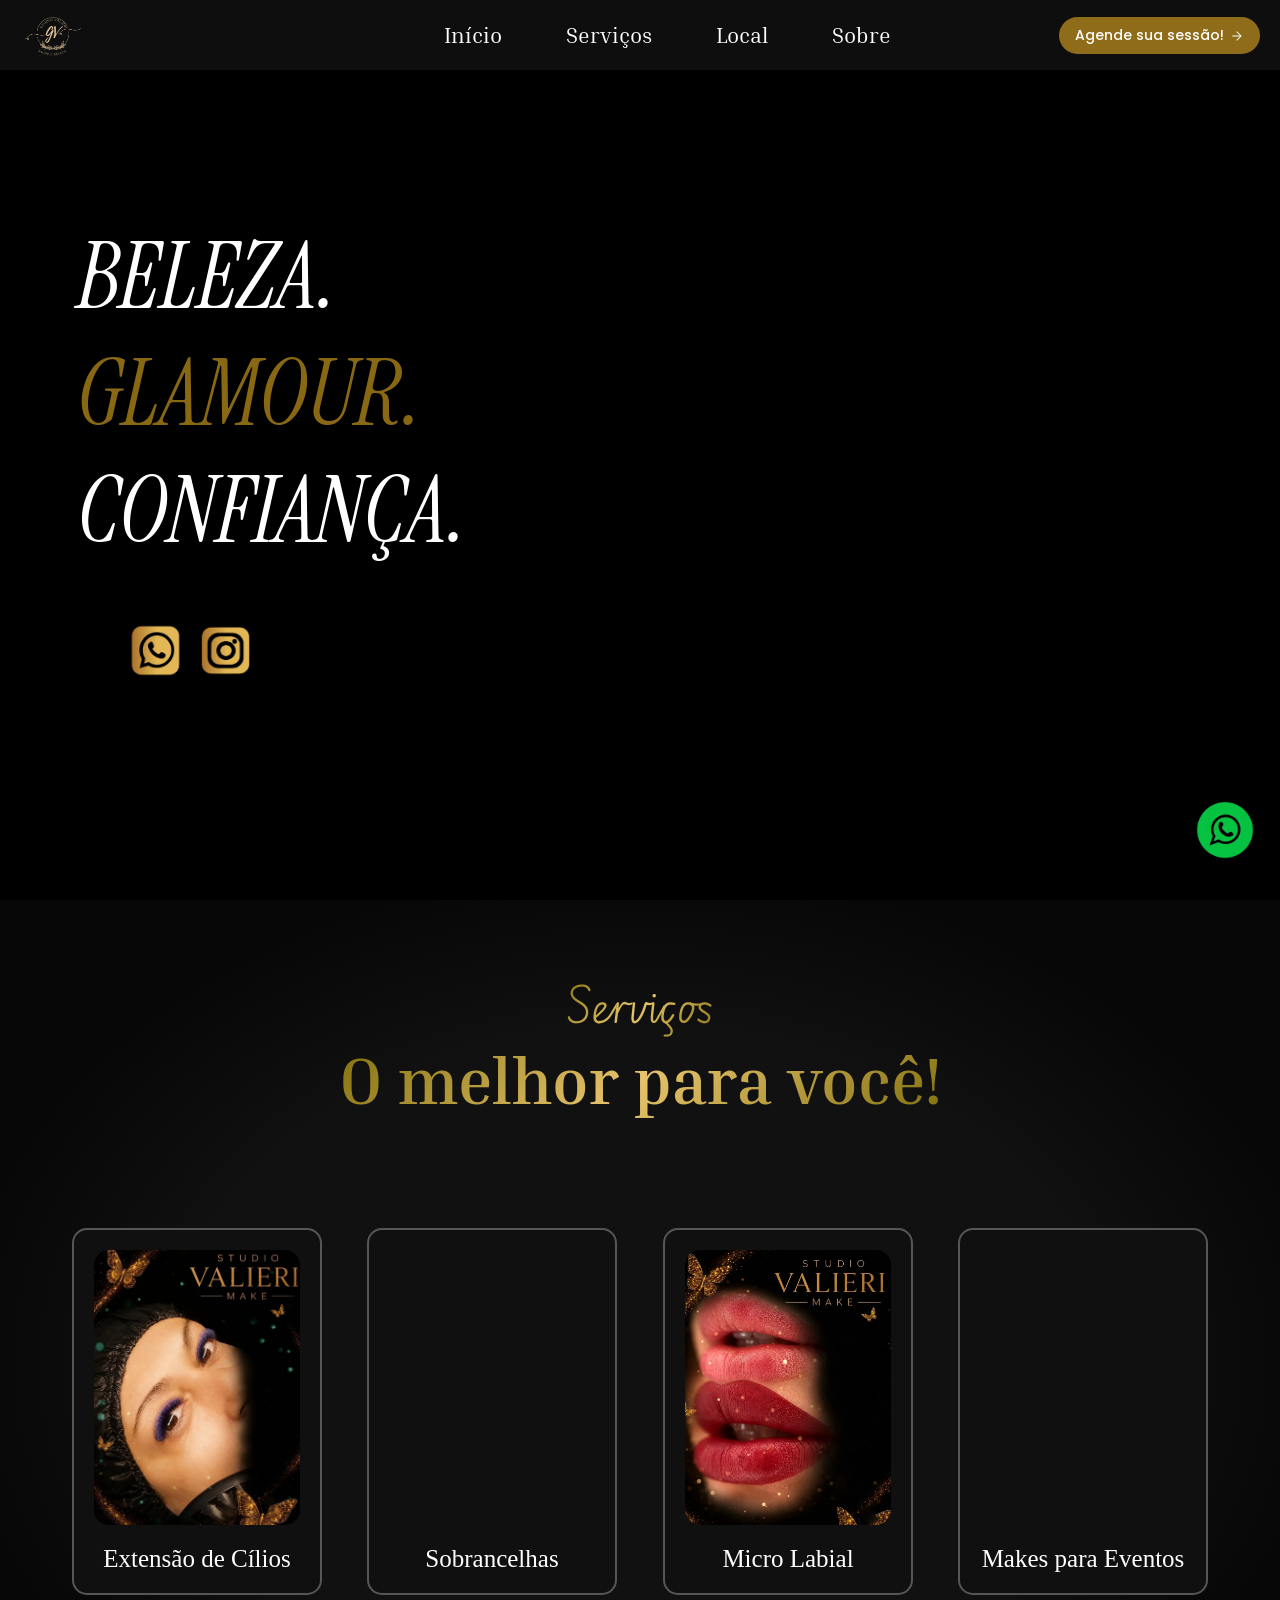
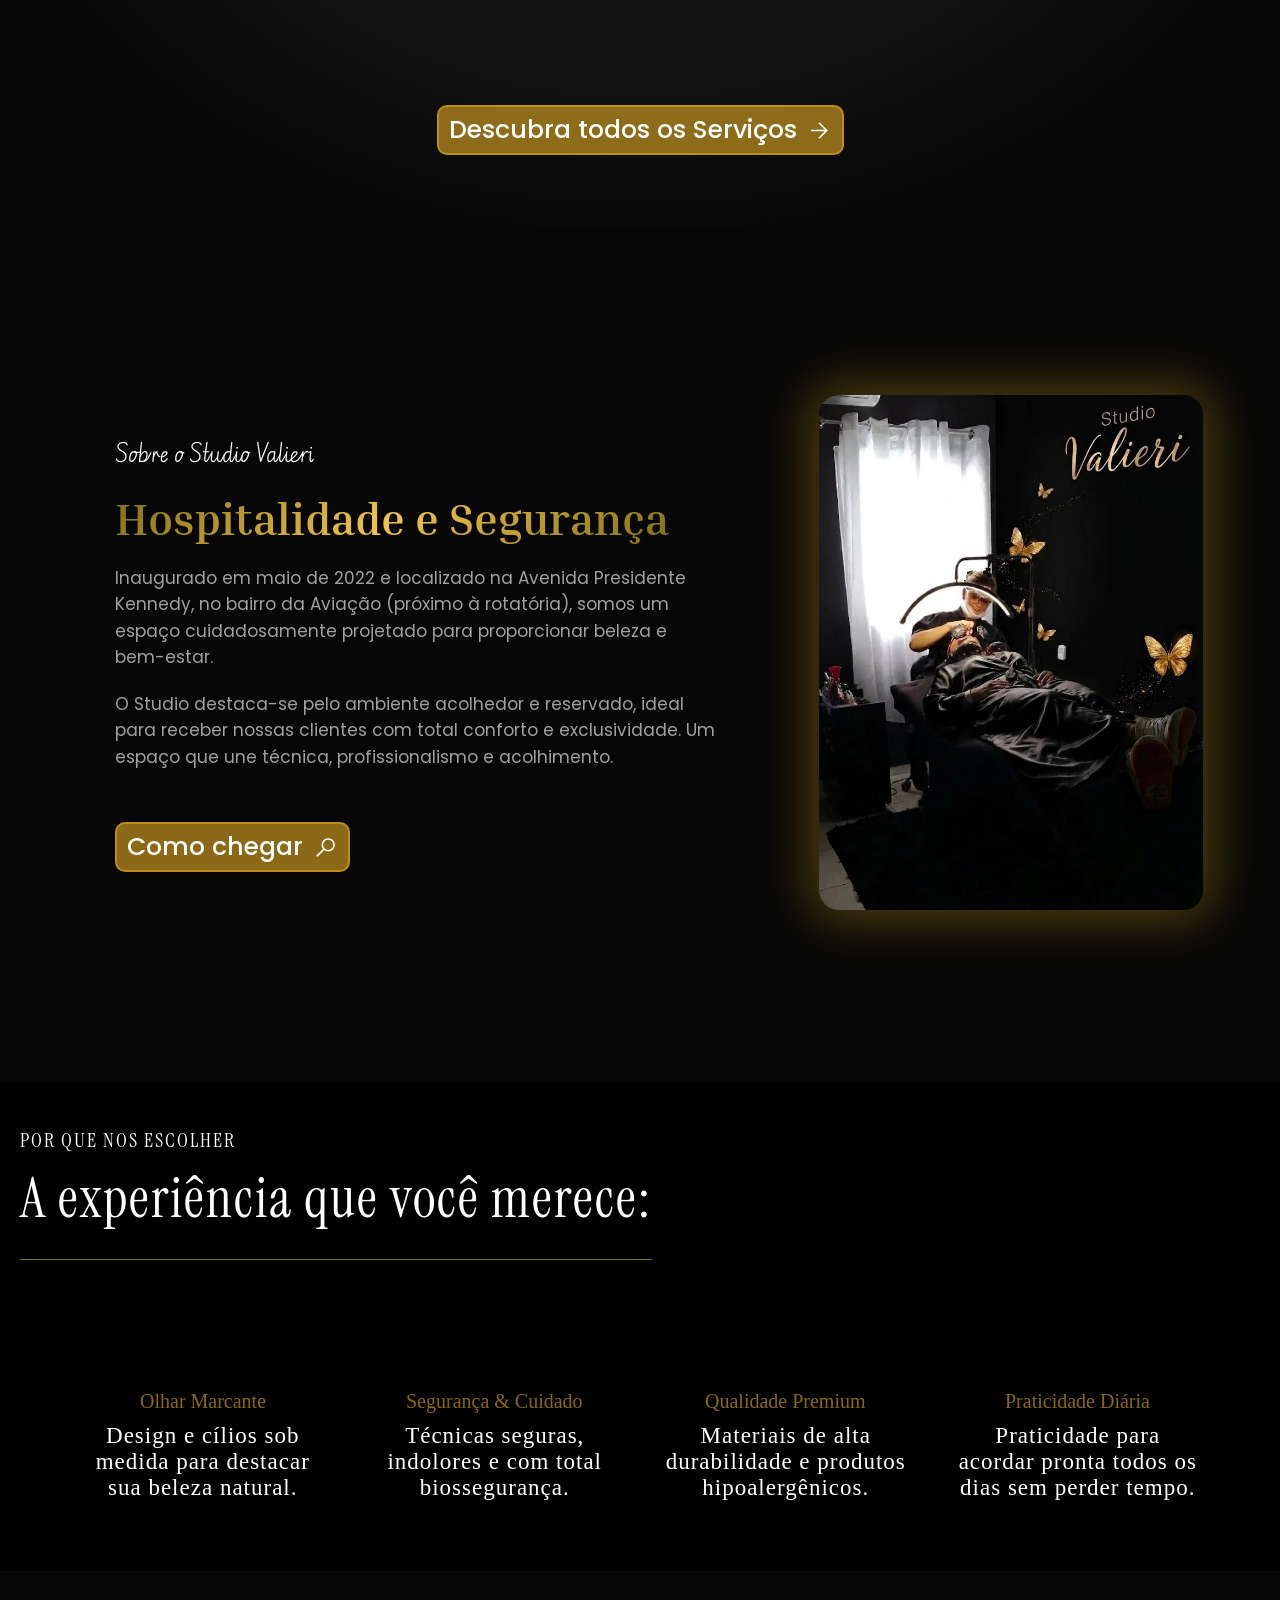
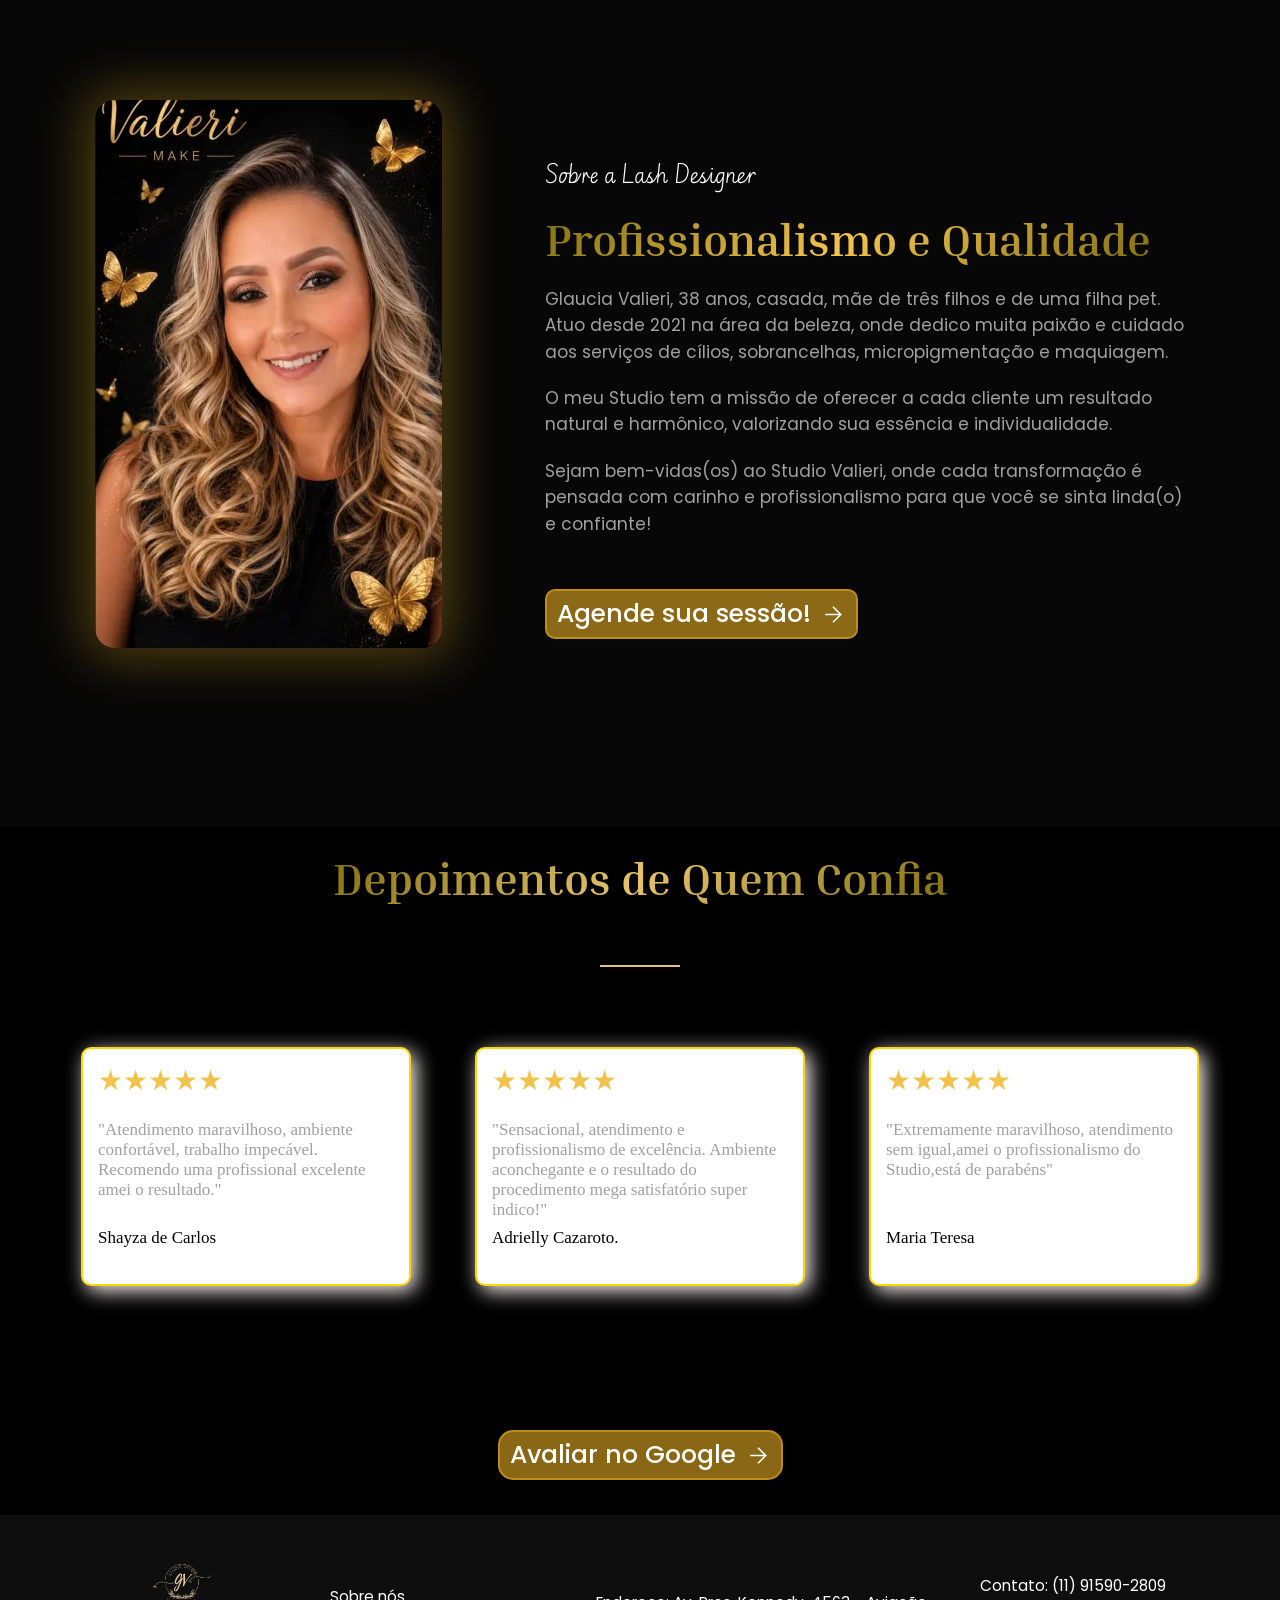
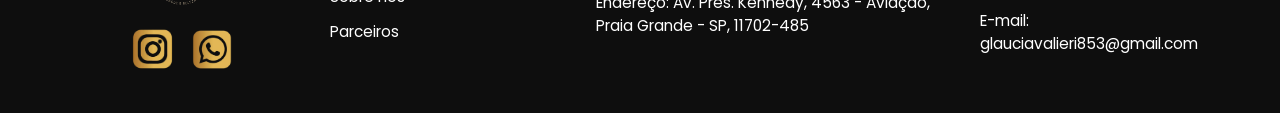
==== commit 6a2723ef: "perf: otimizar imagens para webp e adicionar lazy loading" ====
--- a/index.html
+++ b/index.html
@@ -1,15 +1,15 @@
 <!DOCTYPE html>
 <html lang="pt-BR">
   <head>
-    <meta charset="UTF-8" />
+    <meta charset="UTF-8"/>
     <meta name="viewport" content="width=device-width, initial-scale=1.0">
     <meta name="author" content="Pedro Valieri">
     <title>Studio Valieri | Extensão de Cílios, Sobrancelhas e Micropigmentação em Praia Grande</title>
     <meta name="description" content="Studio de beleza em Praia Grande (Aviação): extensão de cílios, design de sobrancelhas, micropigmentação labial e make para eventos. Agende pelo WhatsApp.">
     <meta property="og:title" content="Studio Valieri — Beleza, Glamour e Confiança">
     <meta property="og:description" content="Cílios, sobrancelhas, micropigmentação e make para eventos em Praia Grande. Agende sua sessão.">
-    <meta property="og:image" content="https://valieridev.github.io/studio_valieri/src/assets/img/icone_logo_studio.png">
-    <link rel="shortcut icon" href="src/assets/img/icone_logo_studio.png" type="image/x-icon"/>
+    <meta property="og:image" content="https://valieridev.github.io/studio_valieri/src/assets/img/icone_logo_studio.webp">
+    <link rel="shortcut icon" href="src/assets/img/icone_logo_studio.webp" type="image/x-icon"/>
     <link rel="stylesheet" href="./src/css/style.css" />
     <link rel="stylesheet" href="./src/css/responsive.css">
     <link rel="stylesheet" href="./src/css/animations.css">
@@ -25,9 +25,11 @@
         <div class="container-logo">
           <a href="#section-1">
             <img
-            src="./src/assets/img/icone_logo_studio.png"
+            src="./src/assets/img/icone_logo_studio.webp"
             alt="Logo do salão"
-            id="logo-salao"/>
+            id="logo-salao"
+            decoding="async"
+            fetchpriority="high"/>
           </a> 
         </div>
         <button class="menu-toggle" aria-label="Abrir menu">
@@ -59,14 +61,14 @@
 
         <div id="botoes-section1">
           <button class="button-section1">
-            <a href="https://wa.me/5511915902809" target="_blank"><img src="./src/assets/img/logo_wpp.png" alt="Whatsapp" /></a
+            <a href="https://wa.me/5511915902809" target="_blank"><img src="./src/assets/img/logo_wpp.webp" alt="Whatsapp" decoding="async" /></a
             >
           </button>
           <button class="button-section1">
             <a
               href="https://www.instagram.com/studio_valierii?utm_source=ig_web_button_share_sheet&igsh=ZDNlZDc0MzIxNw=="
               target="_blank"
-              ><img src="./src/assets/img/logo_insta.png" alt="Instagram" /></a
+              ><img src="./src/assets/img/logo_insta.webp" alt="Instagram" decoding="async" /></a
             >
           </button>
         </div>
@@ -82,22 +84,22 @@
 
       <div id="todos-os-servicos">
         <div class=" animacao cards-servicos" >
-          <img src="./src/assets/img/servicos/cilios.png" alt="Extensão de Cílios">
+          <img src="./src/assets/img/servicos/cilios.webp" alt="Extensão de Cílios" loading="lazy" decoding="async">
           <h2>Extensão de Cílios</h2>
         </div>
 
         <div class=" animacao cards-servicos">
-          <img src="./src/assets/img/servicos/sobrancelha.jpg" alt="Sobrancelhas">
+          <img src="./src/assets/img/servicos/sobrancelha.webp" alt="Sobrancelhas" loading="lazy" decoding="async">
           <h2>Sobrancelhas</h2>
         </div>
 
         <div class=" animacao cards-servicos">
-          <img src="./src/assets/img/servicos/microlabial.png" alt="Micro Labial">
+          <img src="./src/assets/img/servicos/microlabial.webp" alt="Micro Labial" loading="lazy" decoding="async">
           <h2>Micro Labial</h2>
         </div>
 
         <div class=" animacao cards-servicos">
-          <img src="./src/assets/img/servicos/makeeventos.png" alt="Makes para Eventos">
+          <img src="./src/assets/img/servicos/makeeventos.webp" alt="Makes para Eventos" loading="lazy" decoding="async">
           <h2>Makes para Eventos</h2>
         </div>
       </div>
@@ -111,7 +113,7 @@
     <section id="section-3">
       
       <div id="content-imagem-section3">
-        <img src="./src/assets/img/img-section3.jpeg" alt="Studio valieri" />
+        <img src="./src/assets/img/img-section3.webp" alt="Studio valieri" loading="lazy" decoding="async" />
       </div>
       <div class="sobre-o-espaco">
         <h3 class="animacao">Sobre o Studio Valieri</h3>
@@ -199,7 +201,7 @@
 
     <section id="section-2">
       <div id="content-imagem-section2">
-        <img src="./src/assets/img/imagem-section2.png" alt="Lash Designer" />
+        <img src="./src/assets/img/imagem-section2.webp" alt="Lash Designer" loading="lazy" decoding="async" />
       </div>
       
       <div class="sobre-lash-designer">
@@ -224,7 +226,7 @@
 
     
 
-      <button id="wpp-flutuante"><a href="https://wa.me/5511915902809" target="_blank"><img src="./src/assets/img/icone-wpp-botao-flutuante.png" alt="Whatsapp"></a></button>
+      <button id="wpp-flutuante"><a href="https://wa.me/5511915902809" target="_blank"><img src="./src/assets/img/icone-wpp-botao-flutuante.webp" alt="Whatsapp" loading="lazy" decoding="async"></a></button>
 
       <section id="section-5">
         <h2 id="titulo-desktop"  class="animacao">Depoimentos de Quem Confia</h2>
@@ -265,10 +267,10 @@
 
     <footer>
       <div class="coluna-footer bloco-marcas">
-        <img src="./src/assets/img/icone_logo_studio.png" alt="Logo Studio Valieri" id="logo-footer">
+        <img src="./src/assets/img/icone_logo_studio.webp" alt="Logo Studio Valieri" id="logo-footer" loading="lazy" decoding="async">
       <div id="botoes-footer">
-        <a href="https://www.instagram.com/studio_valierii?utm_source=ig_web_button_share_sheet&igsh=ZDNlZDc0MzIxNw==" target="_blank"><img src="./src/assets/img/logo_insta.png" alt="Instagram"  ></a>
-        <a href="https://wa.me/5511915902809" target="_blank"><img src="./src/assets/img/logo_wpp.png" alt="Whatsapp" id="logo-wpp-footer"></a>
+        <a href="https://www.instagram.com/studio_valierii?utm_source=ig_web_button_share_sheet&igsh=ZDNlZDc0MzIxNw==" target="_blank"><img src="./src/assets/img/logo_insta.webp" alt="Instagram" loading="lazy" decoding="async"></a>
+        <a href="https://wa.me/5511915902809" target="_blank"><img src="./src/assets/img/logo_wpp.webp" alt="Whatsapp" id="logo-wpp-footer" loading="lazy" decoding="async"></a>
       </div>
       </div>
 
--- a/src/css/style.css
+++ b/src/css/style.css
@@ -125,7 +125,7 @@
 /* --- Section 1 --- */
 
 #section-1 {
-    background-image: linear-gradient(rgba(0,0,0,0.4)), url(../assets/img/imagem-estudio.jpeg);
+    background-image: linear-gradient(rgba(0,0,0,0.4)), url(../assets/img/imagem-estudio.webp);
     background-repeat: no-repeat;
     background-size: cover;
     background-position: center center;
@@ -434,6 +434,7 @@
     max-width: 1200px;
     margin: 0 auto; 
     padding: 20px 0;
+    align-items: center;
 }
 
 #todos-os-servicos div {
--- a/src/css/responsive.css
+++ b/src/css/responsive.css
@@ -1,4 +1,34 @@
-@media (max-width: 620px) {
+@media (max-width: 900px){
+    /*pagina de servicos*/
+    .itensServicos{
+        flex: 0 1 calc((100% - 2*24px) / 3); /* 3 por linha */
+    }
+    .containerFotos{grid-template-columns:repeat(2,1fr)}
+    .fotos{
+        height: 200px;
+    }
+    
+    /*footer das paginas e do wpp flutuante*/
+    footer{
+        flex-wrap: wrap;
+        text-align: center;
+        height: 35vh;
+    }
+    .coluna-footer {
+        width: max-content;
+        
+    }
+    #wpp-flutuante {
+        position: fixed;
+        width: 100px;
+        height: 100px;
+        right: 15px ; 
+        bottom: 35px;
+        z-index: 99999;
+    }
+
+}
+@media (min-width: 576px) and (max-width: 768px) {
     header #agendar-btn{
         display: none;
     }
@@ -297,7 +327,7 @@
         justify-content: flex-end;
         padding-right: 5px;
     }
-
+    
     
     li {
         font-size: 14px; 
@@ -310,7 +340,7 @@
         width: 60px;
         height: 50px;
     }
-
+    
     
     #wpp-flutuante {
         position: fixed;
@@ -320,13 +350,15 @@
         bottom: 15px;
         z-index: 99999;
     }
+   
     footer {
-        flex-direction: column;
-        align-items: center;
-        text-align: center;
-        gap: 35px;
-        padding: 40px 20px;
-        height: auto; 
+            flex-direction: column;
+            align-items: center;
+            text-align: center;
+            gap: 35px;
+            padding: 40px 20px;
+            height: auto; 
+            width:100%;
     }
     .coluna-footer {
         width: 100%;
@@ -335,6 +367,8 @@
     .link-endereco {
         flex: none;
     }
+
+    
     button{
         height: 40px;
         font-size: clamp(15px, 3vw, 20px);
@@ -371,17 +405,30 @@
         min-height: 25vh;
     }
 
-    /* faixa entre sessoes*/
-
     .headerFaixa h1{
         font-size: 7vw;
     }
     .headerFaixa h3{
         font-size: 5vw;
     }
-
+    
     .features p{
         font-size: 3.5vw;
+    }
+    .cards-depoimentos{
+        width: 100%;
+        max-width: 250px; 
+        margin: 0 auto; 
+        min-height: 120px;
+        
+        background-color: rgb(255, 255, 255);
+        display: flex;
+        flex-direction: column;
+        border: 2px solid gold;
+        border-radius: 10px;
+        padding: 15px;
+        gap: 8px;
+        box-shadow: 5px 5px 20px rgba(255, 245, 245, 0.999);
     }
 }
 
@@ -476,19 +523,10 @@
     nav a::after {
         display: none !important;
     }
+    
+
 }
-/*pagina servicos*/
-
-@media (max-width: 900px){
-    .itensServicos{
-        flex: 0 1 calc((100% - 2*24px) / 3); /* 3 por linha */
-    }
-    .containerFotos{grid-template-columns:repeat(2,1fr)}
-    .fotos{
-        height: 200px;
-    }
-
-}
+
 
 @media (max-width: 520px){
     
@@ -540,3 +578,4 @@
     
 }
 
+
--- a/src/css/animations.css
+++ b/src/css/animations.css
@@ -44,8 +44,14 @@
 }
 
 /* --- Links do Menu (Header) --- */
+nav{
+    transition: all ease-in-out 0.7s;
+}
 nav a::after {
     transition: width ease-in-out 0.7s;
+}
+nav a:hover{
+    border-bottom: 1px solid #daa520;
 }
 
 nav a:hover::after {
@@ -104,6 +110,9 @@
 }
 #todos-os-servicos div:hover{
     box-shadow: 0 0 25px 5px rgba(218, 165, 32, 0.5);
+}
+.cards-servicos h2{
+    white-space: nowrap;
 }
 /* --- Botão Agendar (Section 2) --- */
 #agendar-btn {
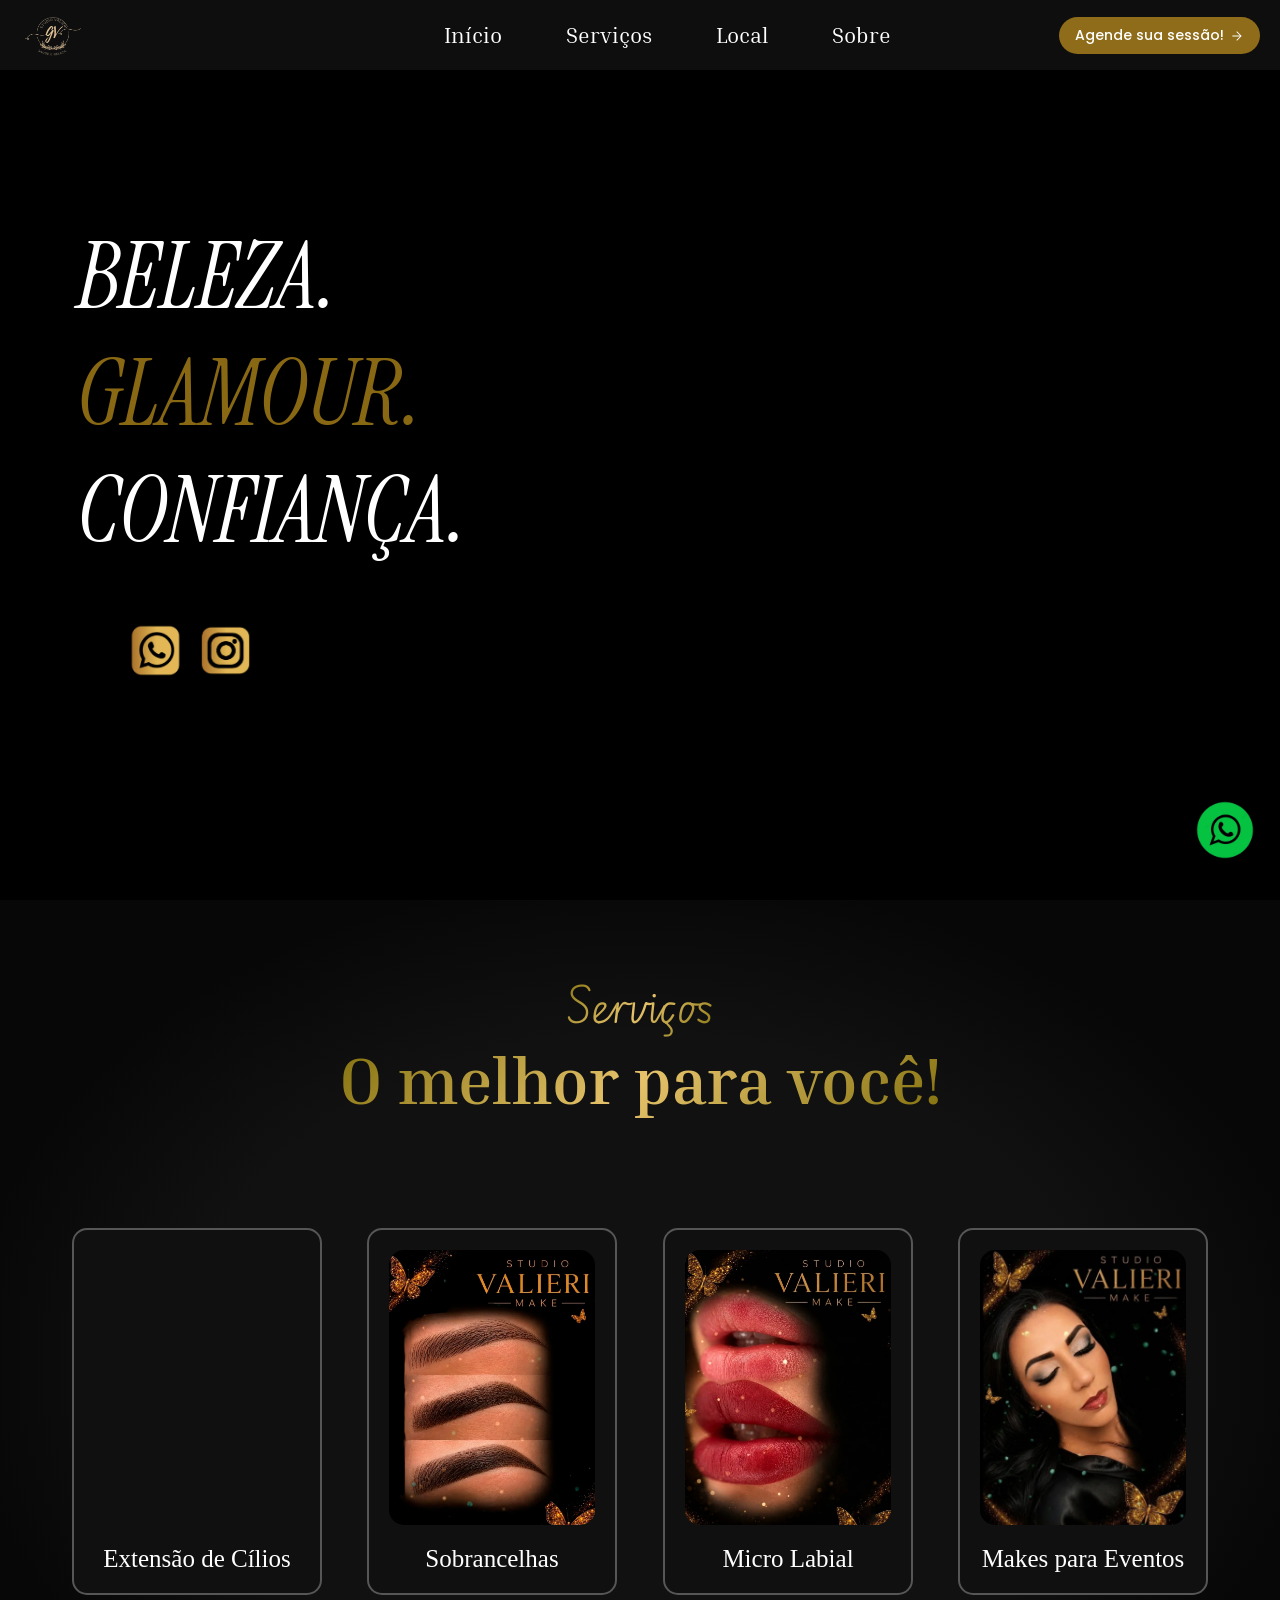
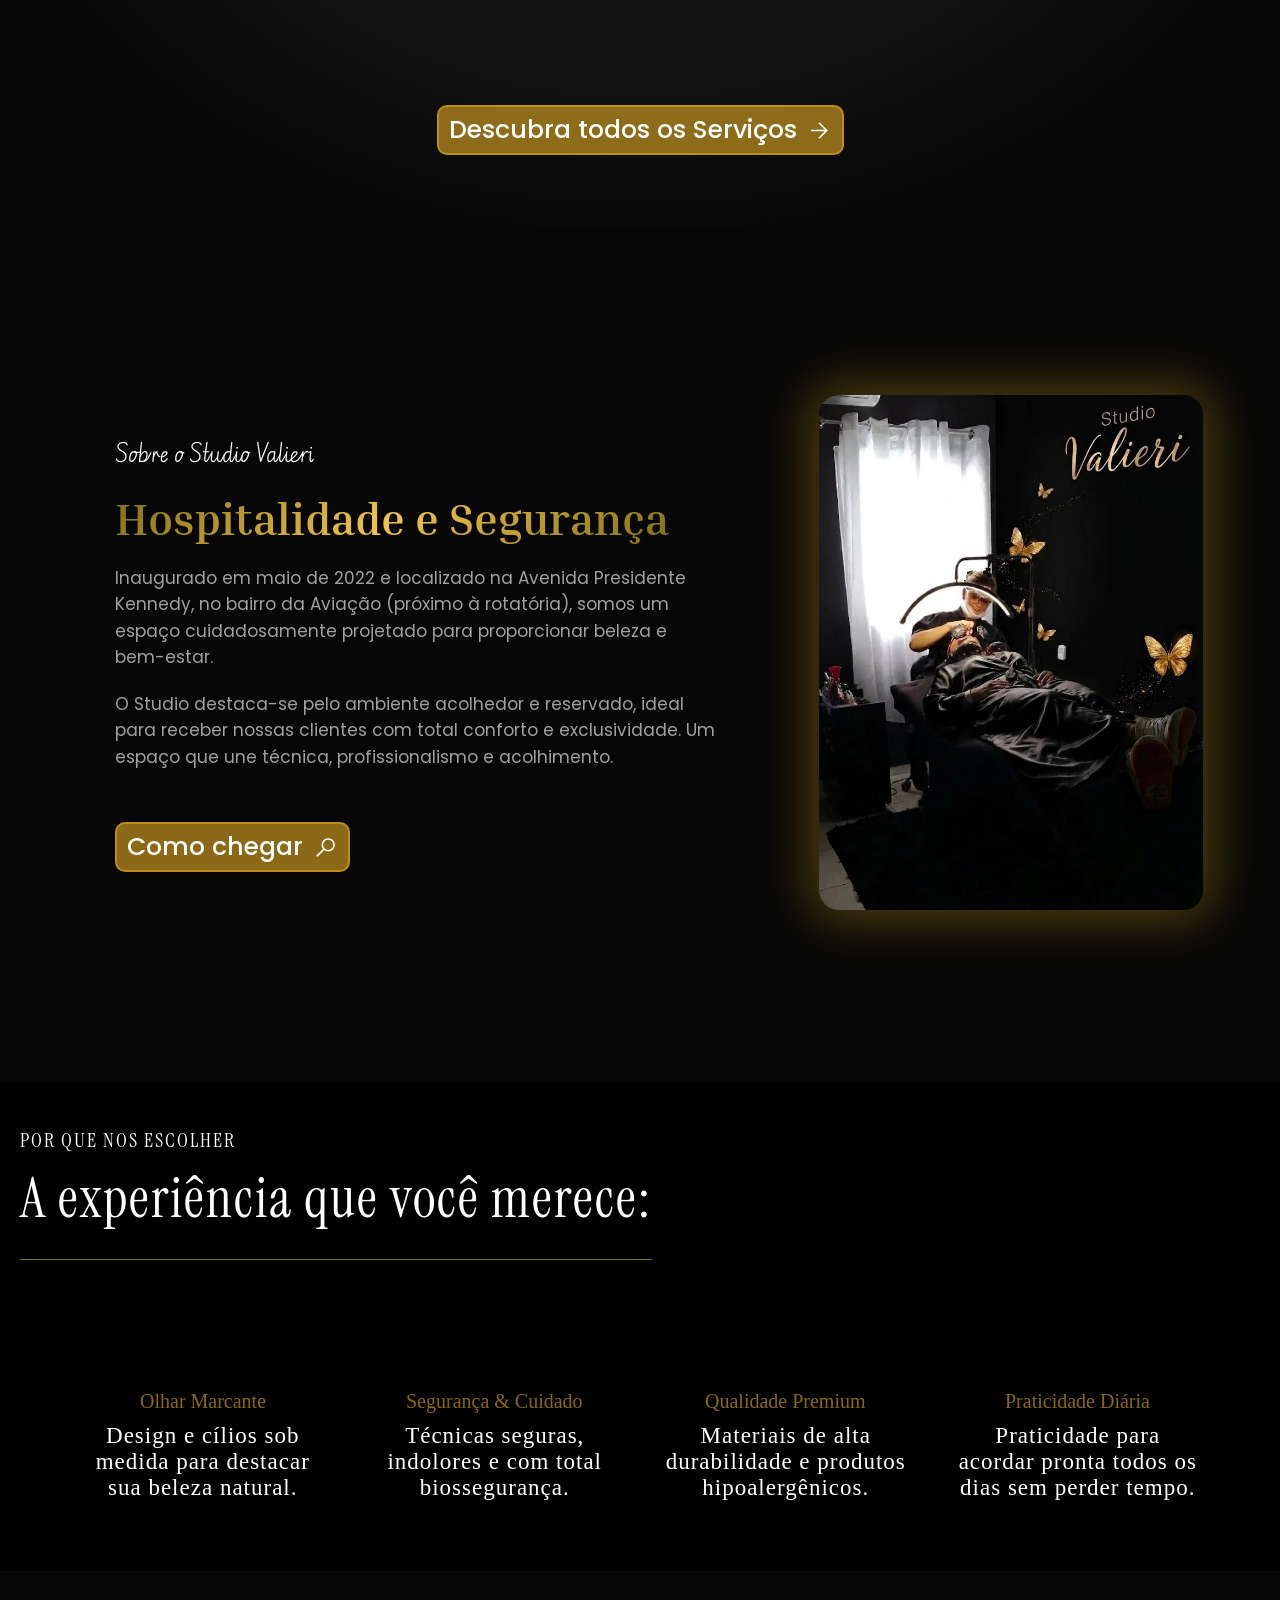
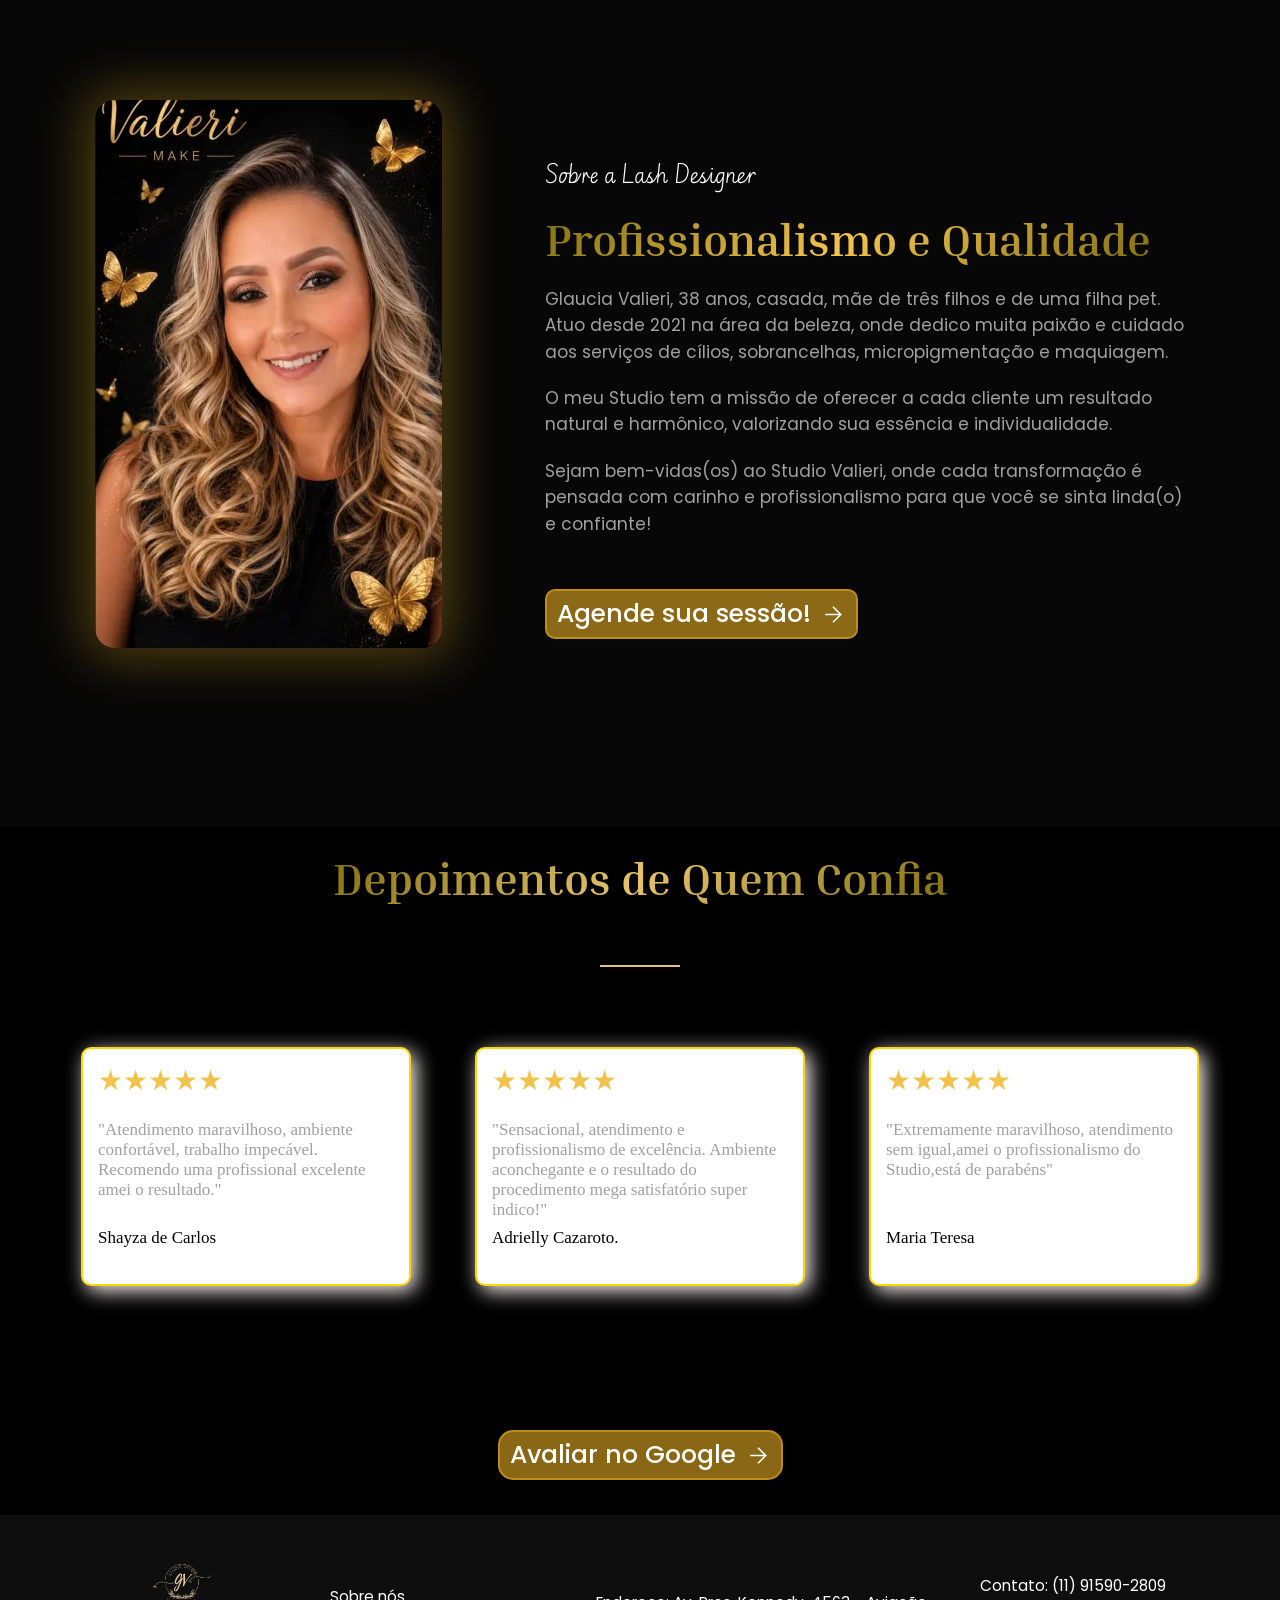
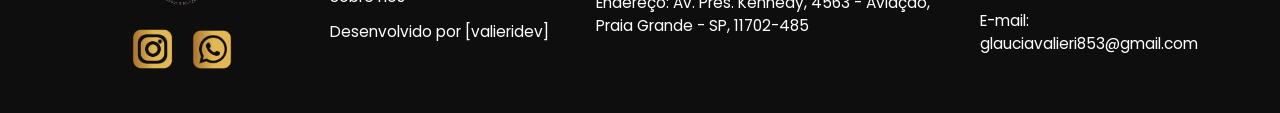
==== commit 6d80b02b: "adição de nome no footer da pagina" ====
--- a/index.html
+++ b/index.html
@@ -276,7 +276,7 @@
 
       <div class="coluna-footer">
         <a href="#section-2">Sobre nós</a>
-        <p>Parceiros</p>
+        <p>Desenvolvido por [valieridev]</p>
       </div>
 
       <div class="coluna-footer link-endereco">
--- a/src/css/responsive.css
+++ b/src/css/responsive.css
@@ -28,7 +28,7 @@
     }
 
 }
-@media (min-width: 576px) and (max-width: 768px) {
+@media (min-width: 346px) and (max-width: 768px) {
     header #agendar-btn{
         display: none;
     }
